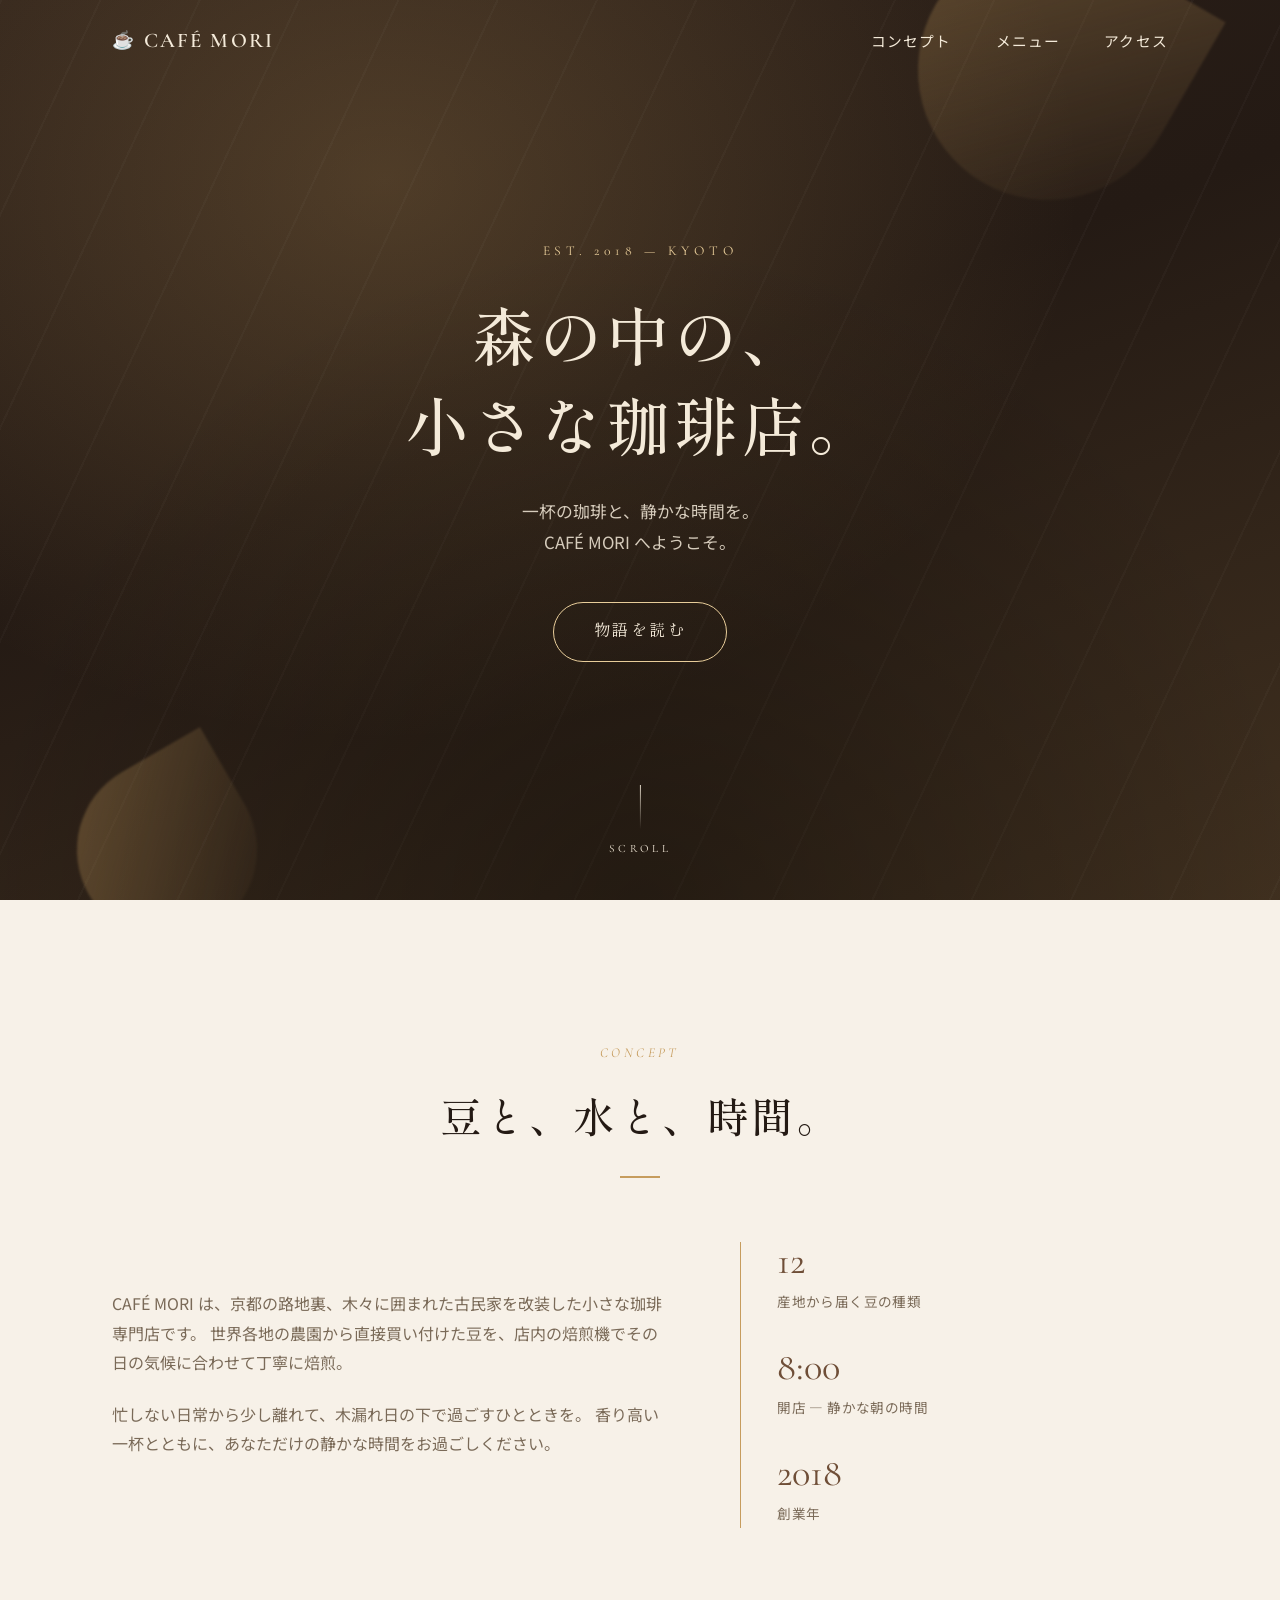
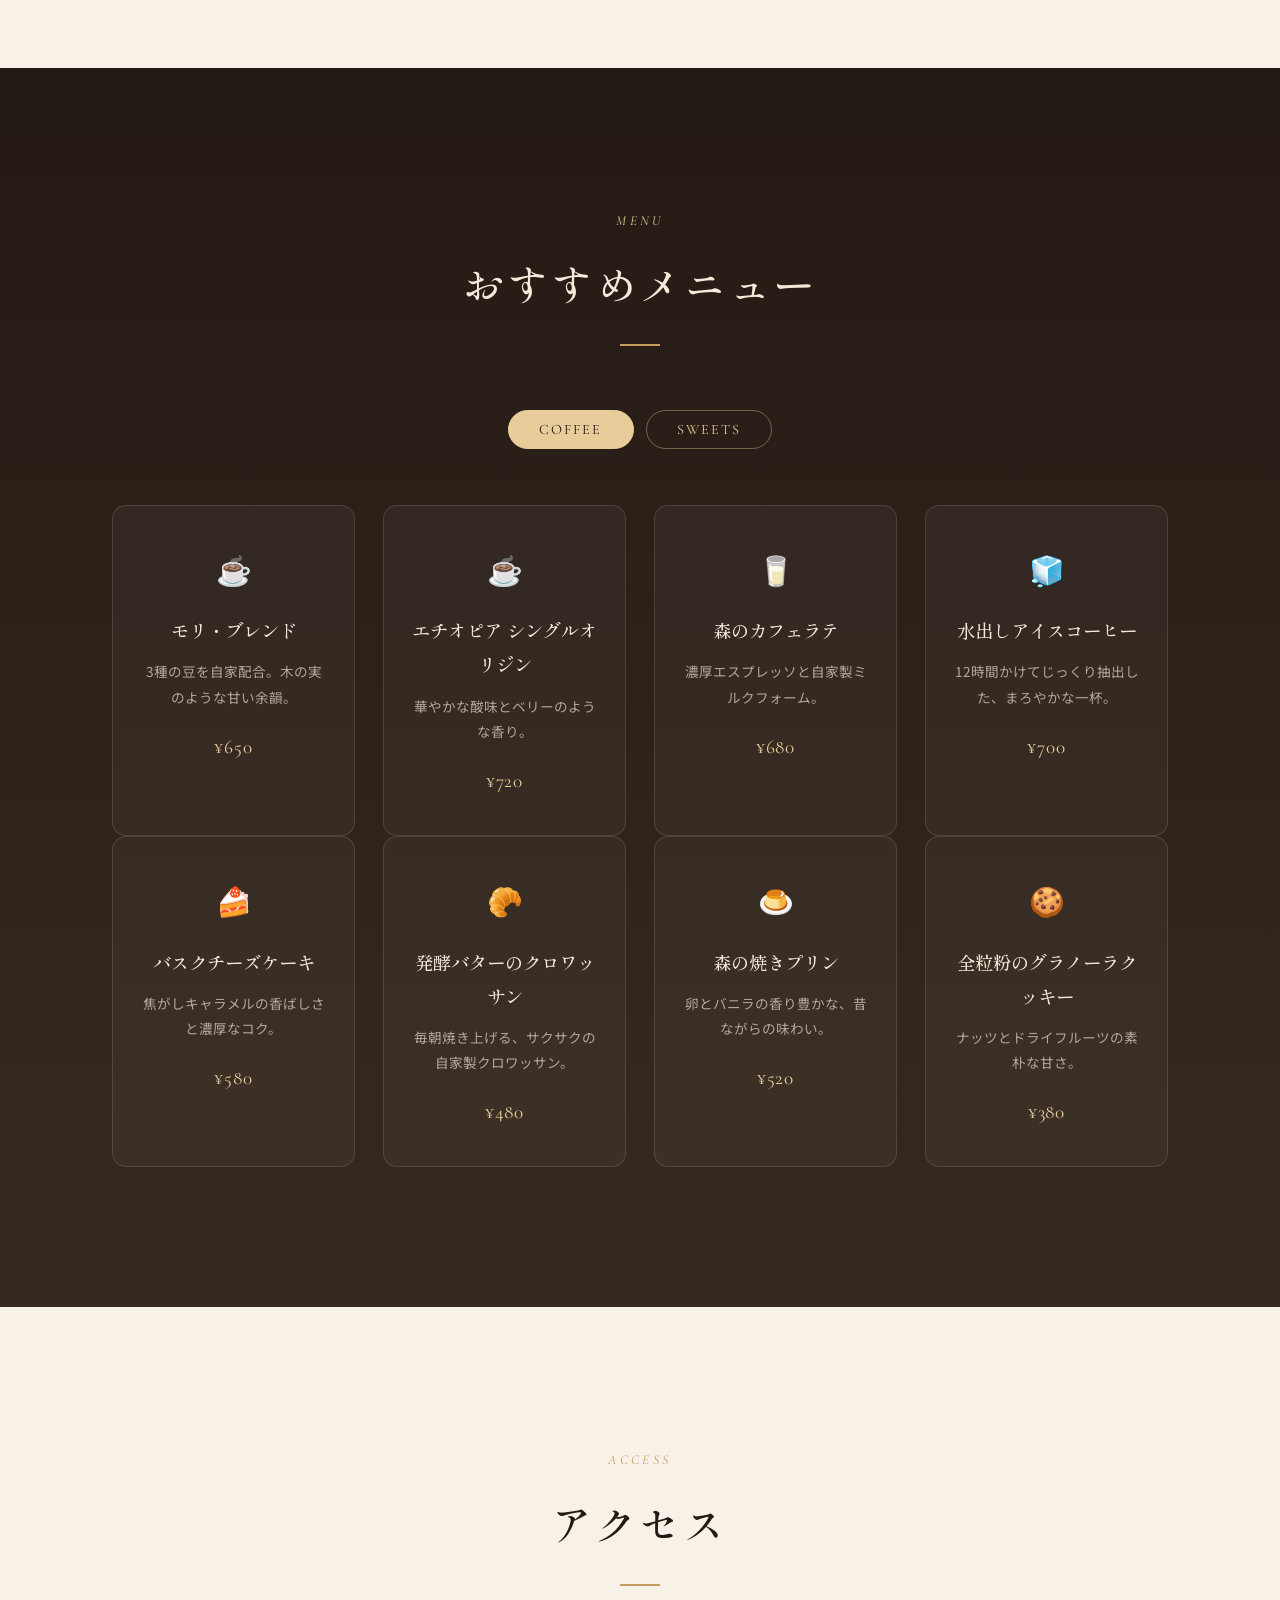
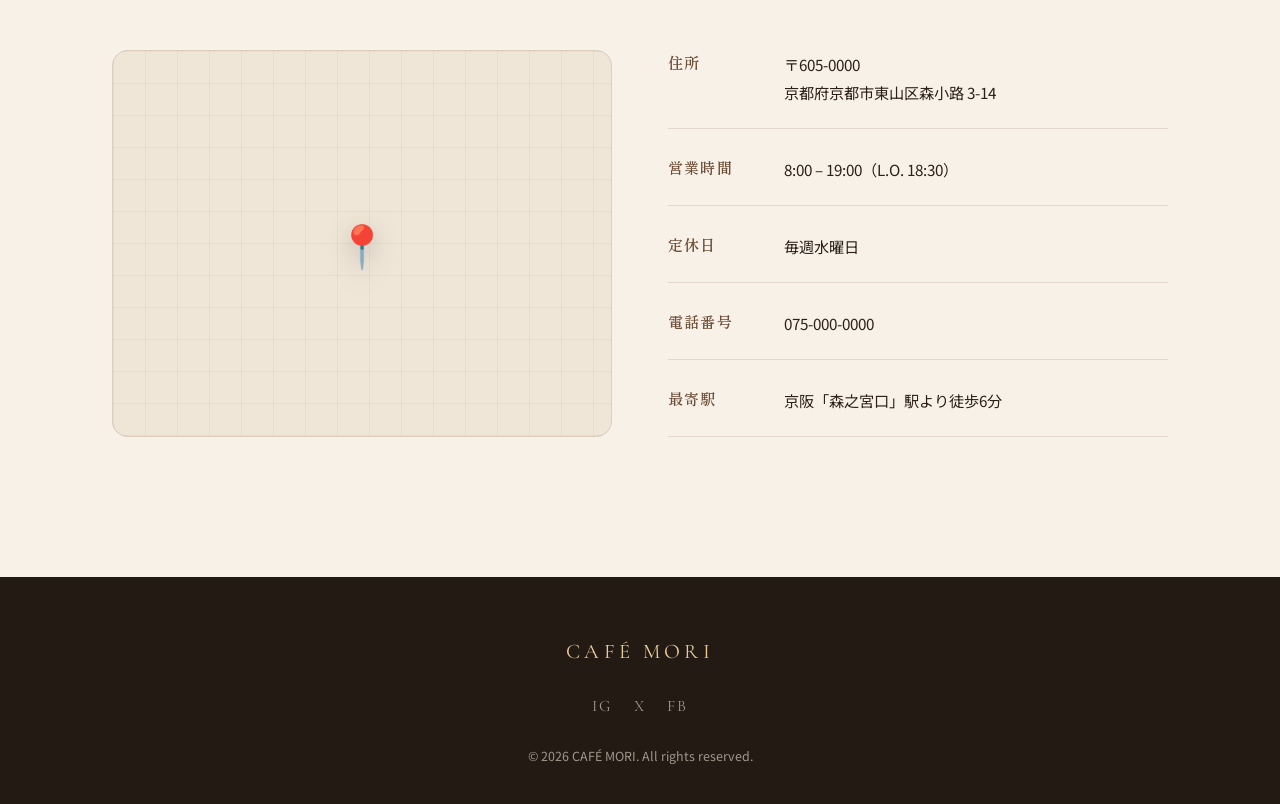
==== index.html @ 9583e498 "初回コミット：LPを作成" ====
<!DOCTYPE html>
<html lang="ja">
<head>
<meta charset="UTF-8">
<meta name="viewport" content="width=device-width, initial-scale=1.0">
<title>CAFÉ MORI | 森の中の、小さな珈琲店</title>
<meta name="description" content="CAFÉ MORI（カフェ・モリ）は、木々に囲まれた小さな珈琲専門店。厳選した豆で淹れる一杯と、静かな時間をお楽しみください。">
<link rel="preconnect" href="https://fonts.googleapis.com">
<link rel="preconnect" href="https://fonts.gstatic.com" crossorigin>
<link href="https://fonts.googleapis.com/css2?family=Cormorant+Garamond:wght@400;500;600;700&family=Shippori+Mincho:wght@400;500;600&family=Noto+Sans+JP:wght@300;400;500;700&display=swap" rel="stylesheet">
<link rel="stylesheet" href="style.css">
</head>
<body>

<div class="loader" id="loader"><span>CAFÉ MORI</span></div>

<header class="header" id="header">
  <div class="header__inner">
    <a href="#top" class="logo" data-nav>
      <span class="logo__mark">☕</span>
      <span class="logo__text">CAFÉ MORI</span>
    </a>

    <nav class="nav" id="nav">
      <ul class="nav__list">
        <li><a href="#concept" class="nav__link" data-nav>コンセプト</a></li>
        <li><a href="#menu" class="nav__link" data-nav>メニュー</a></li>
        <li><a href="#access" class="nav__link" data-nav>アクセス</a></li>
      </ul>
    </nav>

    <button class="hamburger" id="hamburger" aria-label="メニューを開く" aria-expanded="false">
      <span></span><span></span><span></span>
    </button>
  </div>
</header>

<main>

  <!-- HERO -->
  <section class="hero" id="top">
    <div class="hero__bg"></div>
    <div class="hero__overlay"></div>
    <div class="hero__leaf hero__leaf--1"></div>
    <div class="hero__leaf hero__leaf--2"></div>

    <div class="hero__content">
      <p class="hero__eyebrow">EST. 2018 &mdash; KYOTO</p>
      <h1 class="hero__title">
        <span>森の中の、</span>
        <span>小さな珈琲店。</span>
      </h1>
      <p class="hero__lead">一杯の珈琲と、静かな時間を。<br>CAFÉ MORI へようこそ。</p>
      <a href="#concept" class="btn btn--outline" data-nav>物語を読む</a>
    </div>

    <a href="#concept" class="scroll-cue" data-nav aria-label="下にスクロール">
      <span class="scroll-cue__line"></span>
      <span class="scroll-cue__text">SCROLL</span>
    </a>
  </section>

  <!-- CONCEPT -->
  <section class="concept" id="concept">
    <div class="section-inner">
      <p class="section-eyebrow">CONCEPT</p>
      <h2 class="section-title">豆と、水と、時間。</h2>
      <div class="concept__grid">
        <div class="concept__text">
          <p>
            CAFÉ MORI は、京都の路地裏、木々に囲まれた古民家を改装した小さな珈琲専門店です。
            世界各地の農園から直接買い付けた豆を、店内の焙煎機でその日の気候に合わせて丁寧に焙煎。
          </p>
          <p>
            忙しない日常から少し離れて、木漏れ日の下で過ごすひとときを。
            香り高い一杯とともに、あなただけの静かな時間をお過ごしください。
          </p>
        </div>
        <div class="concept__stats">
          <div class="stat">
            <span class="stat__num">12</span>
            <span class="stat__label">産地から届く豆の種類</span>
          </div>
          <div class="stat">
            <span class="stat__num">8:00</span>
            <span class="stat__label">開店 &mdash; 静かな朝の時間</span>
          </div>
          <div class="stat">
            <span class="stat__num">2018</span>
            <span class="stat__label">創業年</span>
          </div>
        </div>
      </div>
    </div>
  </section>

  <!-- MENU -->
  <section class="menu" id="menu">
    <div class="section-inner">
      <p class="section-eyebrow section-eyebrow--light">MENU</p>
      <h2 class="section-title section-title--light">おすすめメニュー</h2>

      <div class="menu__tabs" role="tablist">
        <button class="menu__tab is-active" data-tab="coffee" role="tab" aria-selected="true">COFFEE</button>
        <button class="menu__tab" data-tab="sweets" role="tab" aria-selected="false">SWEETS</button>
      </div>

      <div class="menu__grid" id="menu-coffee" data-panel="coffee">
        <article class="menu-card">
          <div class="menu-card__icon">☕</div>
          <h3 class="menu-card__name">モリ・ブレンド</h3>
          <p class="menu-card__desc">3種の豆を自家配合。木の実のような甘い余韻。</p>
          <span class="menu-card__price">¥650</span>
        </article>
        <article class="menu-card">
          <div class="menu-card__icon">☕</div>
          <h3 class="menu-card__name">エチオピア シングルオリジン</h3>
          <p class="menu-card__desc">華やかな酸味とベリーのような香り。</p>
          <span class="menu-card__price">¥720</span>
        </article>
        <article class="menu-card">
          <div class="menu-card__icon">🥛</div>
          <h3 class="menu-card__name">森のカフェラテ</h3>
          <p class="menu-card__desc">濃厚エスプレッソと自家製ミルクフォーム。</p>
          <span class="menu-card__price">¥680</span>
        </article>
        <article class="menu-card">
          <div class="menu-card__icon">🧊</div>
          <h3 class="menu-card__name">水出しアイスコーヒー</h3>
          <p class="menu-card__desc">12時間かけてじっくり抽出した、まろやかな一杯。</p>
          <span class="menu-card__price">¥700</span>
        </article>
      </div>

      <div class="menu__grid" id="menu-sweets" data-panel="sweets" hidden>
        <article class="menu-card">
          <div class="menu-card__icon">🍰</div>
          <h3 class="menu-card__name">バスクチーズケーキ</h3>
          <p class="menu-card__desc">焦がしキャラメルの香ばしさと濃厚なコク。</p>
          <span class="menu-card__price">¥580</span>
        </article>
        <article class="menu-card">
          <div class="menu-card__icon">🥐</div>
          <h3 class="menu-card__name">発酵バターのクロワッサン</h3>
          <p class="menu-card__desc">毎朝焼き上げる、サクサクの自家製クロワッサン。</p>
          <span class="menu-card__price">¥480</span>
        </article>
        <article class="menu-card">
          <div class="menu-card__icon">🍮</div>
          <h3 class="menu-card__name">森の焼きプリン</h3>
          <p class="menu-card__desc">卵とバニラの香り豊かな、昔ながらの味わい。</p>
          <span class="menu-card__price">¥520</span>
        </article>
        <article class="menu-card">
          <div class="menu-card__icon">🍪</div>
          <h3 class="menu-card__name">全粒粉のグラノーラクッキー</h3>
          <p class="menu-card__desc">ナッツとドライフルーツの素朴な甘さ。</p>
          <span class="menu-card__price">¥380</span>
        </article>
      </div>
    </div>
  </section>

  <!-- ACCESS -->
  <section class="access" id="access">
    <div class="section-inner">
      <p class="section-eyebrow">ACCESS</p>
      <h2 class="section-title">アクセス</h2>

      <div class="access__grid">
        <div class="access__map" aria-hidden="true">
          <div class="access__map-pin">📍</div>
        </div>

        <div class="access__info">
          <dl>
            <div class="access__row">
              <dt>住所</dt>
              <dd>〒605-0000<br>京都府京都市東山区森小路 3-14</dd>
            </div>
            <div class="access__row">
              <dt>営業時間</dt>
              <dd>8:00 &ndash; 19:00（L.O. 18:30）</dd>
            </div>
            <div class="access__row">
              <dt>定休日</dt>
              <dd>毎週水曜日</dd>
            </div>
            <div class="access__row">
              <dt>電話番号</dt>
              <dd>075-000-0000</dd>
            </div>
            <div class="access__row">
              <dt>最寄駅</dt>
              <dd>京阪「森之宮口」駅より徒歩6分</dd>
            </div>
          </dl>
        </div>
      </div>
    </div>
  </section>

</main>

<footer class="footer">
  <div class="footer__inner">
    <p class="footer__logo">CAFÉ MORI</p>
    <div class="footer__sns">
      <a href="#" aria-label="Instagram">IG</a>
      <a href="#" aria-label="X">X</a>
      <a href="#" aria-label="Facebook">FB</a>
    </div>
    <p class="footer__copy">&copy; 2026 CAFÉ MORI. All rights reserved.</p>
  </div>
</footer>

<button class="to-top" id="toTop" aria-label="トップへ戻る" data-nav>↑</button>

<script src="script.js"></script>
</body>
</html>
---- style.css ----
/* ==========================================================================
   CAFÉ MORI — Landing Page Styles
   ========================================================================== */

:root {
  --color-bg: #f7f1e8;
  --color-bg-soft: #efe6d8;
  --color-dark: #241a14;
  --color-dark-soft: #362a20;
  --color-brown: #6f4e37;
  --color-gold: #c69c5d;
  --color-gold-light: #e8cd9a;
  --color-cream: #fdf9f2;
  --color-text: #2c2019;
  --color-text-light: #f4ead9;
  --color-text-muted: #7a6a58;

  --font-serif: 'Cormorant Garamond', 'Shippori Mincho', serif;
  --font-mincho: 'Shippori Mincho', serif;
  --font-sans: 'Noto Sans JP', sans-serif;

  --container-w: 1120px;
  --transition: 0.5s cubic-bezier(0.65, 0, 0.35, 1);
}

* { margin: 0; padding: 0; box-sizing: border-box; }

html { scroll-behavior: auto; }

body {
  font-family: var(--font-sans);
  color: var(--color-text);
  background: var(--color-bg);
  line-height: 1.85;
  overflow-x: hidden;
  -webkit-font-smoothing: antialiased;
}

a { color: inherit; text-decoration: none; }
ul { list-style: none; }
img { max-width: 100%; display: block; }

.section-inner {
  max-width: var(--container-w);
  margin: 0 auto;
  padding: 0 32px;
}

.section-eyebrow {
  font-family: var(--font-serif);
  font-style: italic;
  letter-spacing: 0.25em;
  color: var(--color-gold);
  font-size: 0.85rem;
  text-align: center;
  margin-bottom: 12px;
}
.section-eyebrow--light { color: var(--color-gold-light); }

.section-title {
  font-family: var(--font-mincho);
  font-weight: 500;
  font-size: clamp(1.7rem, 3.4vw, 2.6rem);
  text-align: center;
  color: var(--color-dark);
  margin-bottom: 64px;
  letter-spacing: 0.06em;
  position: relative;
}
.section-title--light { color: var(--color-text-light); }
.section-title::after {
  content: "";
  display: block;
  width: 40px;
  height: 2px;
  background: var(--color-gold);
  margin: 22px auto 0;
}

/* ---------- Loader ---------- */
.loader {
  position: fixed;
  inset: 0;
  background: var(--color-dark);
  color: var(--color-gold-light);
  display: flex;
  align-items: center;
  justify-content: center;
  font-family: var(--font-serif);
  letter-spacing: 0.3em;
  font-size: 1.1rem;
  z-index: 9999;
  transition: opacity 0.8s ease, visibility 0.8s ease;
}
.loader.is-hidden { opacity: 0; visibility: hidden; }

/* ---------- Buttons ---------- */
.btn {
  display: inline-block;
  padding: 14px 40px;
  font-family: var(--font-serif);
  font-size: 1rem;
  letter-spacing: 0.15em;
  border-radius: 999px;
  transition: var(--transition);
  cursor: pointer;
}
.btn--outline {
  border: 1px solid var(--color-gold-light);
  color: var(--color-text-light);
}
.btn--outline:hover {
  background: var(--color-gold-light);
  color: var(--color-dark);
}

/* ---------- Header ---------- */
.header {
  position: fixed;
  top: 0; left: 0; right: 0;
  z-index: 900;
  padding: 22px 0;
  transition: var(--transition);
}
.header__inner {
  max-width: var(--container-w);
  margin: 0 auto;
  padding: 0 32px;
  display: flex;
  align-items: center;
  justify-content: space-between;
}
.header.is-scrolled {
  padding: 14px 0;
  background: rgba(247, 241, 232, 0.92);
  backdrop-filter: blur(10px);
  box-shadow: 0 4px 24px rgba(36, 26, 20, 0.06);
}

.logo {
  display: flex;
  align-items: center;
  gap: 8px;
  font-family: var(--font-serif);
  font-weight: 600;
  font-size: 1.3rem;
  letter-spacing: 0.1em;
  color: var(--color-text-light);
  transition: color var(--transition);
}
.header.is-scrolled .logo { color: var(--color-dark); }
.logo__mark { font-size: 1.1rem; }

.nav__list {
  display: flex;
  gap: 44px;
}
.nav__link {
  position: relative;
  font-size: 0.92rem;
  letter-spacing: 0.08em;
  color: var(--color-text-light);
  padding-bottom: 4px;
  transition: color var(--transition);
}
.header.is-scrolled .nav__link { color: var(--color-text); }
.nav__link::after {
  content: "";
  position: absolute;
  left: 0; bottom: 0;
  width: 0; height: 1px;
  background: currentColor;
  transition: width 0.3s ease;
}
.nav__link:hover::after,
.nav__link.is-active::after { width: 100%; }

.hamburger {
  display: none;
  flex-direction: column;
  justify-content: center;
  gap: 5px;
  width: 32px; height: 32px;
  background: none; border: none; cursor: pointer;
  z-index: 950;
}
.hamburger span {
  display: block;
  width: 100%; height: 1px;
  background: var(--color-text-light);
  transition: var(--transition);
}
.header.is-scrolled .hamburger span { background: var(--color-dark); }

/* ---------- Hero ---------- */
.hero {
  position: relative;
  height: 100vh;
  min-height: 560px;
  display: flex;
  align-items: center;
  justify-content: center;
  overflow: hidden;
  color: var(--color-text-light);
}
.hero__bg {
  position: absolute;
  inset: 0;
  background:
    radial-gradient(ellipse at 30% 20%, rgba(198, 156, 93, 0.25), transparent 55%),
    linear-gradient(160deg, #2c2019 0%, #241a14 45%, #40301f 100%);
  z-index: 0;
}
.hero__bg::before {
  content: "";
  position: absolute;
  inset: 0;
  background-image:
    repeating-linear-gradient(115deg, rgba(255,255,255,0.025) 0 2px, transparent 2px 90px);
}
.hero__overlay {
  position: absolute;
  inset: 0;
  background: radial-gradient(circle at 50% 100%, rgba(0,0,0,0.35), transparent 60%);
  z-index: 1;
}
.hero__leaf {
  position: absolute;
  border-radius: 50% 0 50% 50%;
  background: linear-gradient(135deg, rgba(198,156,93,0.35), rgba(198,156,93,0));
  z-index: 1;
  filter: blur(1px);
}
.hero__leaf--1 { width: 260px; height: 260px; top: -60px; right: 8%; transform: rotate(30deg); }
.hero__leaf--2 { width: 180px; height: 180px; bottom: -40px; left: 6%; transform: rotate(-30deg); }

.hero__content {
  position: relative;
  z-index: 2;
  text-align: center;
  padding: 0 24px;
}
.hero__eyebrow {
  font-family: var(--font-serif);
  letter-spacing: 0.35em;
  font-size: 0.85rem;
  color: var(--color-gold-light);
  margin-bottom: 26px;
}
.hero__title {
  font-family: var(--font-mincho);
  font-weight: 500;
  font-size: clamp(2.2rem, 6vw, 4rem);
  line-height: 1.4;
  letter-spacing: 0.05em;
  margin-bottom: 28px;
}
.hero__title span { display: block; }
.hero__lead {
  font-size: 1.05rem;
  color: var(--color-text-light);
  opacity: 0.85;
  margin-bottom: 44px;
}

.scroll-cue {
  position: absolute;
  bottom: 40px;
  left: 50%;
  transform: translateX(-50%);
  z-index: 2;
  display: flex;
  flex-direction: column;
  align-items: center;
  gap: 10px;
  color: var(--color-text-light);
}
.scroll-cue__line {
  width: 1px;
  height: 44px;
  background: linear-gradient(to bottom, rgba(244,234,217,0.9), transparent);
  overflow: hidden;
  position: relative;
}
.scroll-cue__line::after {
  content: "";
  position: absolute;
  top: -100%;
  left: 0; right: 0;
  height: 100%;
  background: var(--color-gold-light);
  animation: scrollDrip 2s infinite ease-in-out;
}
@keyframes scrollDrip {
  0% { top: -100%; }
  60% { top: 100%; }
  100% { top: 100%; }
}
.scroll-cue__text {
  font-family: var(--font-serif);
  font-size: 0.7rem;
  letter-spacing: 0.3em;
}

/* ---------- Concept ---------- */
.concept {
  padding: 140px 0;
  background: var(--color-bg);
}
.concept__grid {
  display: grid;
  grid-template-columns: 1.3fr 1fr;
  gap: 72px;
  align-items: center;
}
.concept__text p {
  color: var(--color-text-muted);
  margin-bottom: 22px;
  font-size: 1rem;
}
.concept__stats {
  display: flex;
  flex-direction: column;
  gap: 32px;
  border-left: 1px solid var(--color-gold);
  padding-left: 36px;
}
.stat__num {
  display: block;
  font-family: var(--font-serif);
  font-size: 2.4rem;
  color: var(--color-brown);
  line-height: 1;
  margin-bottom: 6px;
}
.stat__label {
  font-size: 0.85rem;
  color: var(--color-text-muted);
  letter-spacing: 0.03em;
}

/* ---------- Menu ---------- */
.menu {
  padding: 140px 0;
  background: linear-gradient(180deg, var(--color-dark) 0%, var(--color-dark-soft) 100%);
}
.menu__tabs {
  display: flex;
  justify-content: center;
  gap: 12px;
  margin-bottom: 56px;
}
.menu__tab {
  font-family: var(--font-serif);
  letter-spacing: 0.15em;
  font-size: 0.9rem;
  padding: 10px 30px;
  border-radius: 999px;
  border: 1px solid rgba(232, 205, 154, 0.4);
  background: transparent;
  color: var(--color-gold-light);
  cursor: pointer;
  transition: var(--transition);
}
.menu__tab.is-active,
.menu__tab:hover {
  background: var(--color-gold-light);
  color: var(--color-dark);
  border-color: var(--color-gold-light);
}

.menu__grid {
  display: grid;
  grid-template-columns: repeat(auto-fit, minmax(230px, 1fr));
  gap: 28px;
}
.menu-card {
  background: rgba(253, 249, 242, 0.04);
  border: 1px solid rgba(232, 205, 154, 0.15);
  border-radius: 14px;
  padding: 36px 28px;
  text-align: center;
  transition: transform var(--transition), border-color var(--transition), background var(--transition);
}
.menu-card:hover {
  transform: translateY(-6px);
  border-color: var(--color-gold-light);
  background: rgba(253, 249, 242, 0.07);
}
.menu-card__icon { font-size: 1.8rem; margin-bottom: 18px; }
.menu-card__name {
  font-family: var(--font-mincho);
  font-size: 1.15rem;
  color: var(--color-text-light);
  margin-bottom: 12px;
  font-weight: 500;
}
.menu-card__desc {
  font-size: 0.85rem;
  color: rgba(244, 234, 217, 0.65);
  margin-bottom: 20px;
  min-height: 44px;
}
.menu-card__price {
  font-family: var(--font-serif);
  font-size: 1.2rem;
  color: var(--color-gold-light);
  letter-spacing: 0.05em;
}

/* ---------- Access ---------- */
.access {
  padding: 140px 0;
  background: var(--color-bg);
}
.access__grid {
  display: grid;
  grid-template-columns: 1fr 1fr;
  gap: 56px;
  align-items: stretch;
}
.access__map {
  position: relative;
  min-height: 340px;
  border-radius: 16px;
  background:
    linear-gradient(rgba(111, 78, 55, 0.06) 1px, transparent 1px),
    linear-gradient(90deg, rgba(111, 78, 55, 0.06) 1px, transparent 1px),
    var(--color-bg-soft);
  background-size: 32px 32px, 32px 32px, cover;
  display: flex;
  align-items: center;
  justify-content: center;
  border: 1px solid rgba(111, 78, 55, 0.15);
}
.access__map-pin {
  font-size: 2.6rem;
  filter: drop-shadow(0 8px 12px rgba(44, 32, 25, 0.25));
  animation: bob 2.6s infinite ease-in-out;
}
@keyframes bob {
  0%, 100% { transform: translateY(0); }
  50% { transform: translateY(-10px); }
}
.access__info dl { display: flex; flex-direction: column; gap: 26px; }
.access__row {
  display: grid;
  grid-template-columns: 96px 1fr;
  gap: 20px;
  border-bottom: 1px solid rgba(111, 78, 55, 0.15);
  padding-bottom: 22px;
}
.access__row dt {
  font-family: var(--font-serif);
  font-weight: 600;
  color: var(--color-brown);
  letter-spacing: 0.08em;
  font-size: 0.95rem;
}
.access__row dd { color: var(--color-text); font-size: 0.95rem; }

/* ---------- Footer ---------- */
.footer {
  background: var(--color-dark);
  color: rgba(244, 234, 217, 0.6);
  padding: 56px 0 36px;
  text-align: center;
}
.footer__logo {
  font-family: var(--font-serif);
  letter-spacing: 0.2em;
  font-size: 1.3rem;
  color: var(--color-gold-light);
  margin-bottom: 20px;
}
.footer__sns {
  display: flex;
  justify-content: center;
  gap: 22px;
  margin-bottom: 24px;
  font-family: var(--font-serif);
  letter-spacing: 0.1em;
}
.footer__sns a { transition: color var(--transition); }
.footer__sns a:hover { color: var(--color-gold-light); }
.footer__copy { font-size: 0.78rem; }

/* ---------- To top ---------- */
.to-top {
  position: fixed;
  right: 28px;
  bottom: 28px;
  width: 44px; height: 44px;
  border-radius: 50%;
  background: var(--color-dark);
  color: var(--color-gold-light);
  border: 1px solid rgba(232, 205, 154, 0.4);
  font-size: 1.1rem;
  cursor: pointer;
  opacity: 0;
  visibility: hidden;
  transform: translateY(10px);
  transition: var(--transition);
  z-index: 800;
}
.to-top.is-visible { opacity: 1; visibility: visible; transform: translateY(0); }
.to-top:hover { background: var(--color-gold-light); color: var(--color-dark); }

/* ---------- Reveal animation ---------- */
[data-reveal] {
  opacity: 0;
  transform: translateY(32px);
  transition: opacity 0.9s ease, transform 0.9s ease;
}
[data-reveal].is-revealed {
  opacity: 1;
  transform: translateY(0);
}

/* ---------- Responsive ---------- */
@media (max-width: 860px) {
  .concept__grid,
  .access__grid { grid-template-columns: 1fr; }
  .concept__stats {
    flex-direction: row;
    flex-wrap: wrap;
    border-left: none;
    border-top: 1px solid var(--color-gold);
    padding-left: 0;
    padding-top: 32px;
    gap: 40px;
  }
}

@media (max-width: 720px) {
  .hamburger { display: flex; }

  .nav {
    position: fixed;
    inset: 0;
    background: var(--color-dark);
    display: flex;
    align-items: center;
    justify-content: center;
    opacity: 0;
    visibility: hidden;
    transition: var(--transition);
  }
  .nav.is-open { opacity: 1; visibility: visible; }
  .nav__list {
    flex-direction: column;
    text-align: center;
    gap: 32px;
  }
  .nav__link { font-size: 1.3rem; color: var(--color-text-light); }

  .concept, .menu, .access { padding: 100px 0; }
}
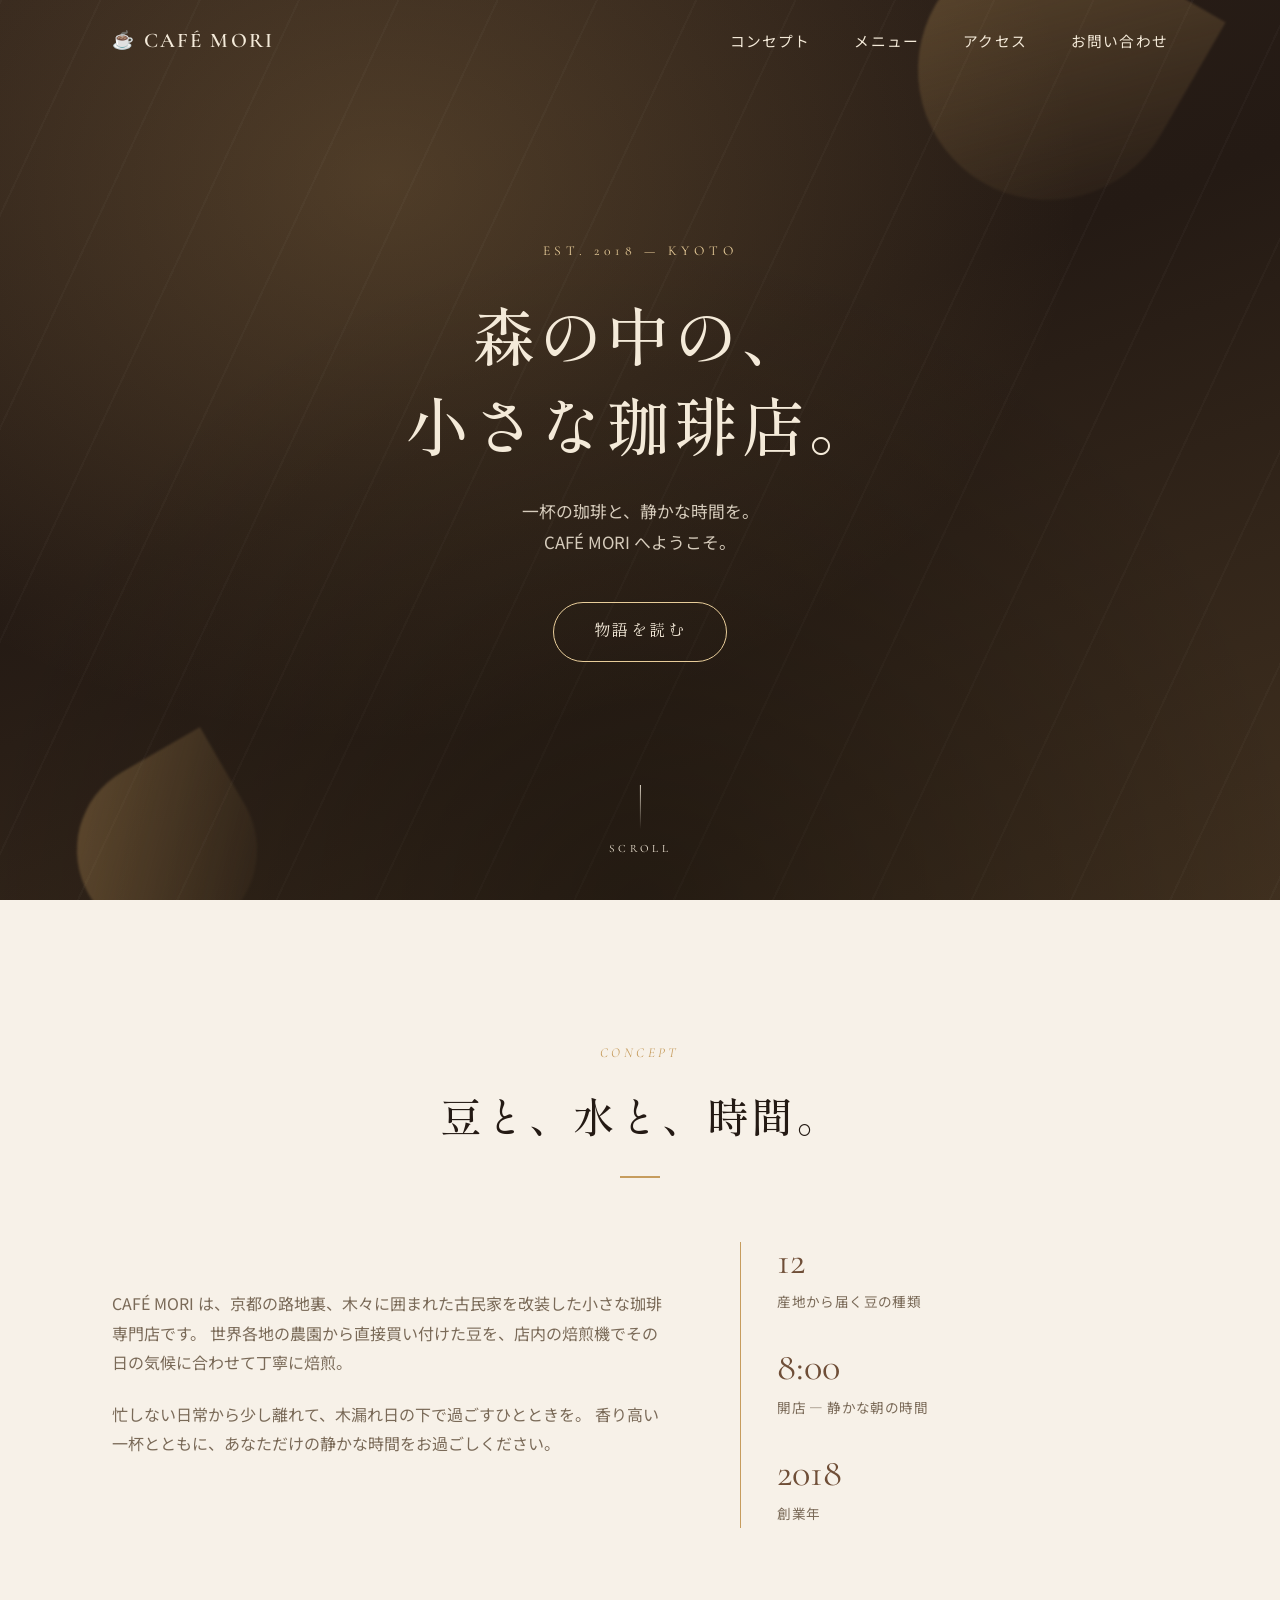
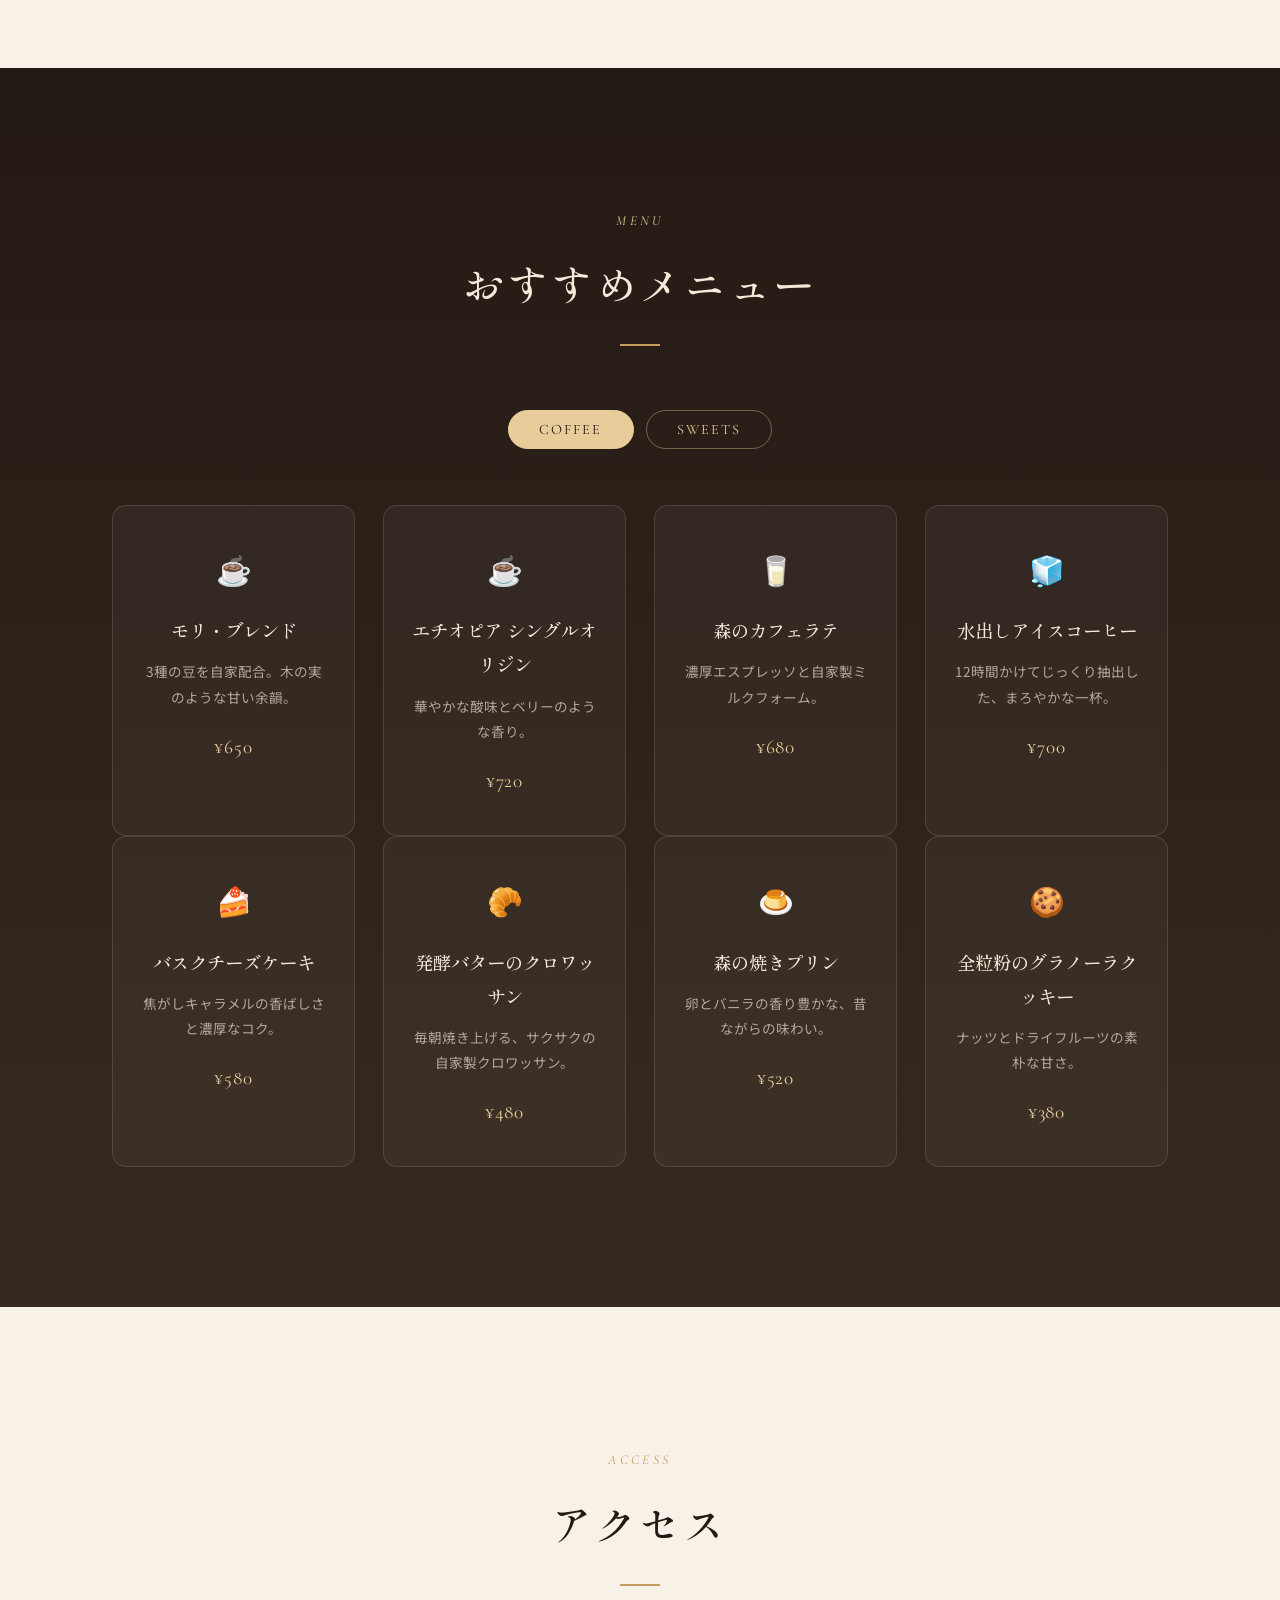
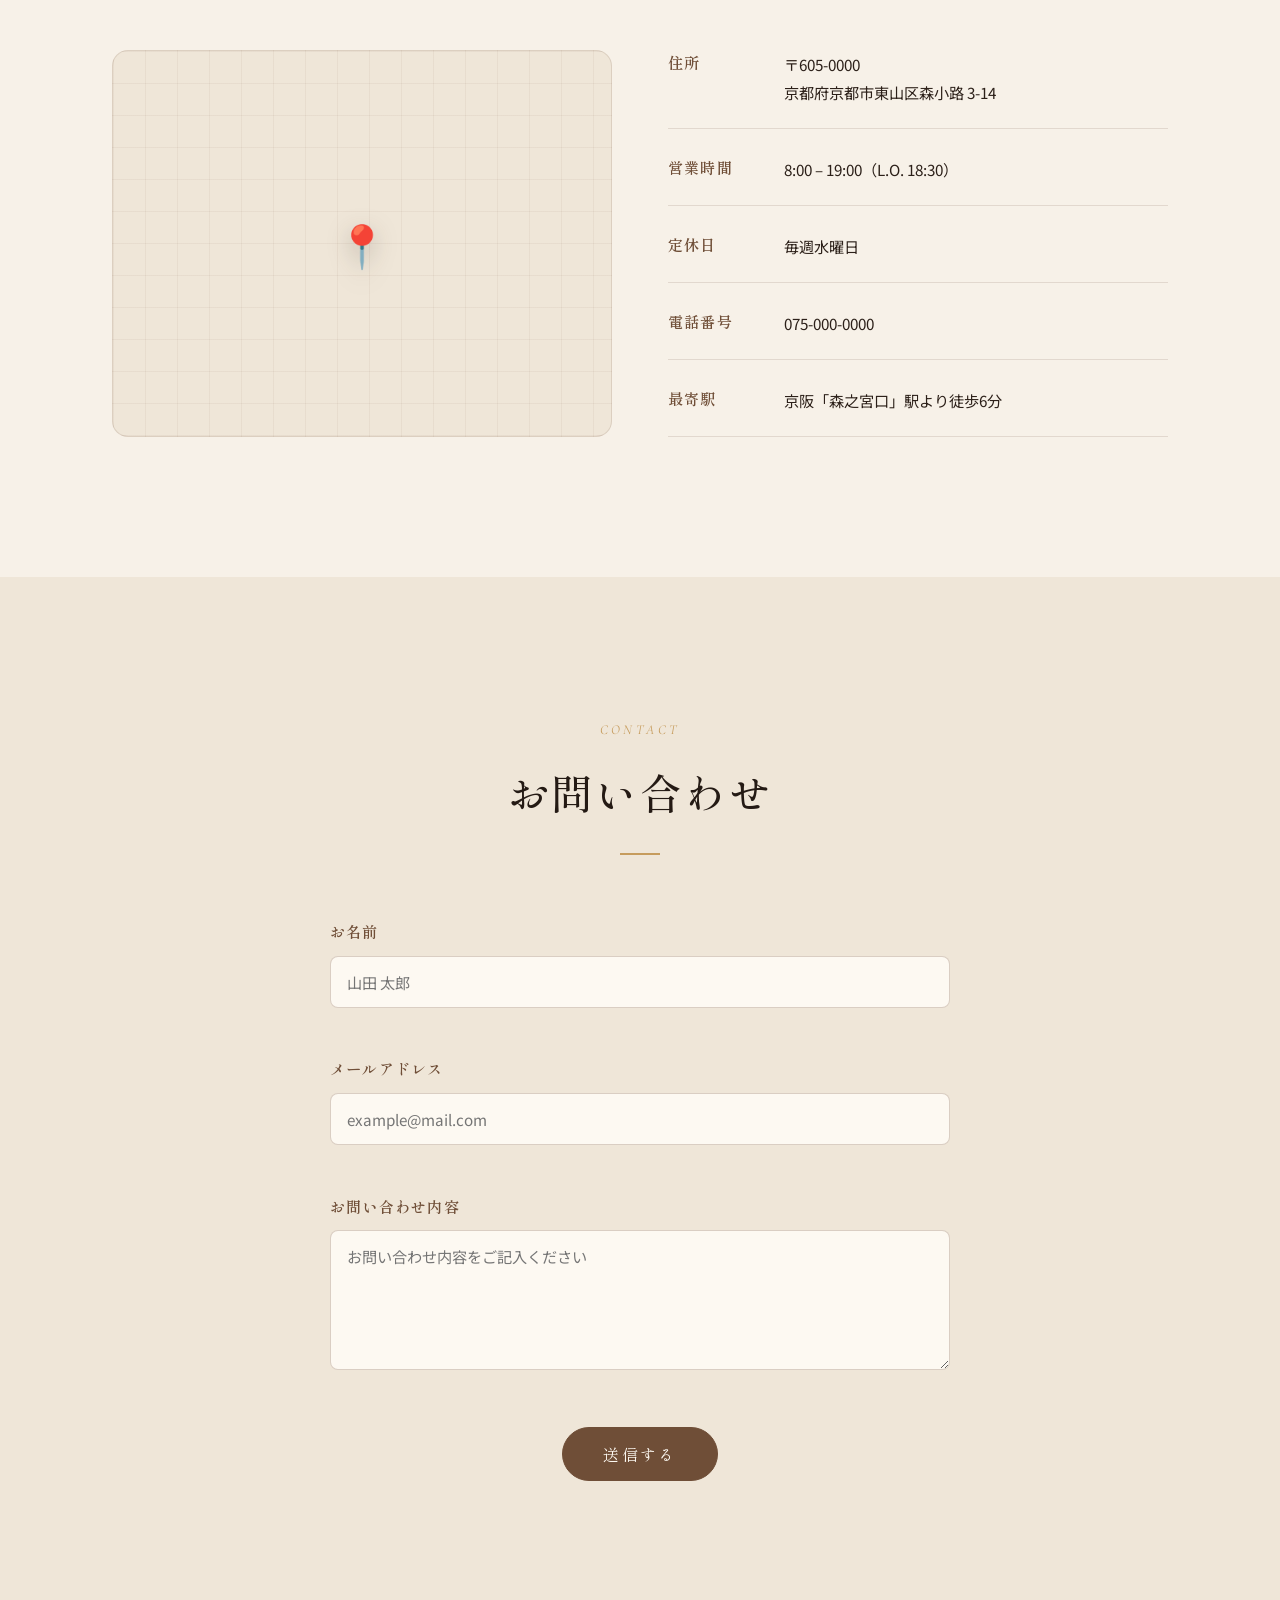
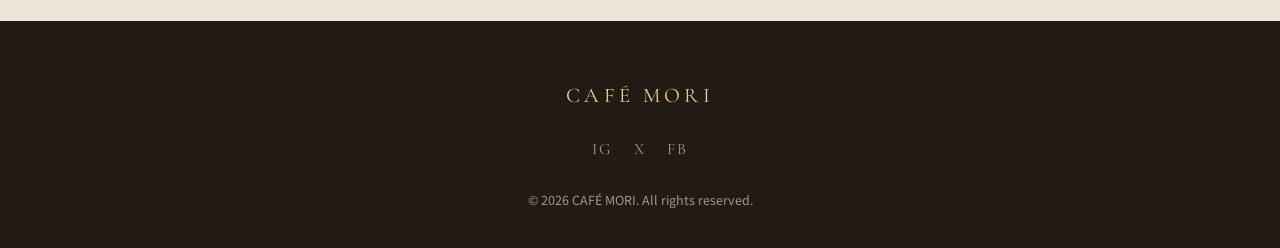
==== commit ff8e1aab: "お問い合わせフォームセクションを追加 - 名前・メール・お問い合わせ内容の入力欄と送信ボタンを追加 - JSで空欄チェックとメール形式のバリデーションを実装 - ナビゲーションに「お問い合わせ」リンク" ====
--- a/index.html
+++ b/index.html
@@ -26,6 +26,7 @@
         <li><a href="#concept" class="nav__link" data-nav>コンセプト</a></li>
         <li><a href="#menu" class="nav__link" data-nav>メニュー</a></li>
         <li><a href="#access" class="nav__link" data-nav>アクセス</a></li>
+        <li><a href="#contact" class="nav__link" data-nav>お問い合わせ</a></li>
       </ul>
     </nav>
 
@@ -200,6 +201,36 @@
     </div>
   </section>
 
+  <!-- CONTACT -->
+  <section class="contact" id="contact">
+    <div class="section-inner">
+      <p class="section-eyebrow">CONTACT</p>
+      <h2 class="section-title">お問い合わせ</h2>
+
+      <form class="contact__form" id="contactForm" novalidate>
+        <div class="form-group">
+          <label for="contact-name">お名前</label>
+          <input type="text" id="contact-name" name="name" placeholder="山田 太郎">
+          <span class="form-error" id="error-name"></span>
+        </div>
+
+        <div class="form-group">
+          <label for="contact-email">メールアドレス</label>
+          <input type="email" id="contact-email" name="email" placeholder="example@mail.com">
+          <span class="form-error" id="error-email"></span>
+        </div>
+
+        <div class="form-group">
+          <label for="contact-message">お問い合わせ内容</label>
+          <textarea id="contact-message" name="message" rows="5" placeholder="お問い合わせ内容をご記入ください"></textarea>
+          <span class="form-error" id="error-message"></span>
+        </div>
+
+        <button type="submit" class="btn btn--filled">送信する</button>
+      </form>
+    </div>
+  </section>
+
 </main>
 
 <footer class="footer">
--- a/style.css
+++ b/style.css
@@ -458,6 +458,71 @@
   font-size: 0.95rem;
 }
 .access__row dd { color: var(--color-text); font-size: 0.95rem; }
+
+/* ---------- Contact ---------- */
+.contact {
+  padding: 140px 0;
+  background: var(--color-bg-soft);
+}
+.contact__form {
+  max-width: 620px;
+  margin: 0 auto;
+  display: flex;
+  flex-direction: column;
+  gap: 26px;
+}
+.form-group {
+  display: flex;
+  flex-direction: column;
+  gap: 8px;
+  text-align: left;
+}
+.form-group label {
+  font-family: var(--font-serif);
+  font-weight: 600;
+  letter-spacing: 0.08em;
+  font-size: 0.95rem;
+  color: var(--color-brown);
+}
+.contact__form input,
+.contact__form textarea {
+  font-family: var(--font-sans);
+  font-size: 0.95rem;
+  color: var(--color-text);
+  background: var(--color-cream);
+  border: 1px solid rgba(111, 78, 55, 0.25);
+  border-radius: 8px;
+  padding: 14px 16px;
+  transition: border-color var(--transition), box-shadow var(--transition);
+  resize: vertical;
+}
+.contact__form input:focus,
+.contact__form textarea:focus {
+  outline: none;
+  border-color: var(--color-gold);
+  box-shadow: 0 0 0 3px rgba(198, 156, 93, 0.18);
+}
+.form-group.has-error input,
+.form-group.has-error textarea {
+  border-color: #b3543f;
+}
+.form-error {
+  min-height: 1.2em;
+  font-size: 0.78rem;
+  color: #b3543f;
+  letter-spacing: 0.02em;
+}
+.contact__form .btn--filled {
+  align-self: center;
+  margin-top: 8px;
+  border: 1px solid var(--color-brown);
+  background: var(--color-brown);
+  color: var(--color-cream);
+}
+.contact__form .btn--filled:hover {
+  background: var(--color-dark);
+  border-color: var(--color-dark);
+}
 
 /* ---------- Footer ---------- */
 .footer {
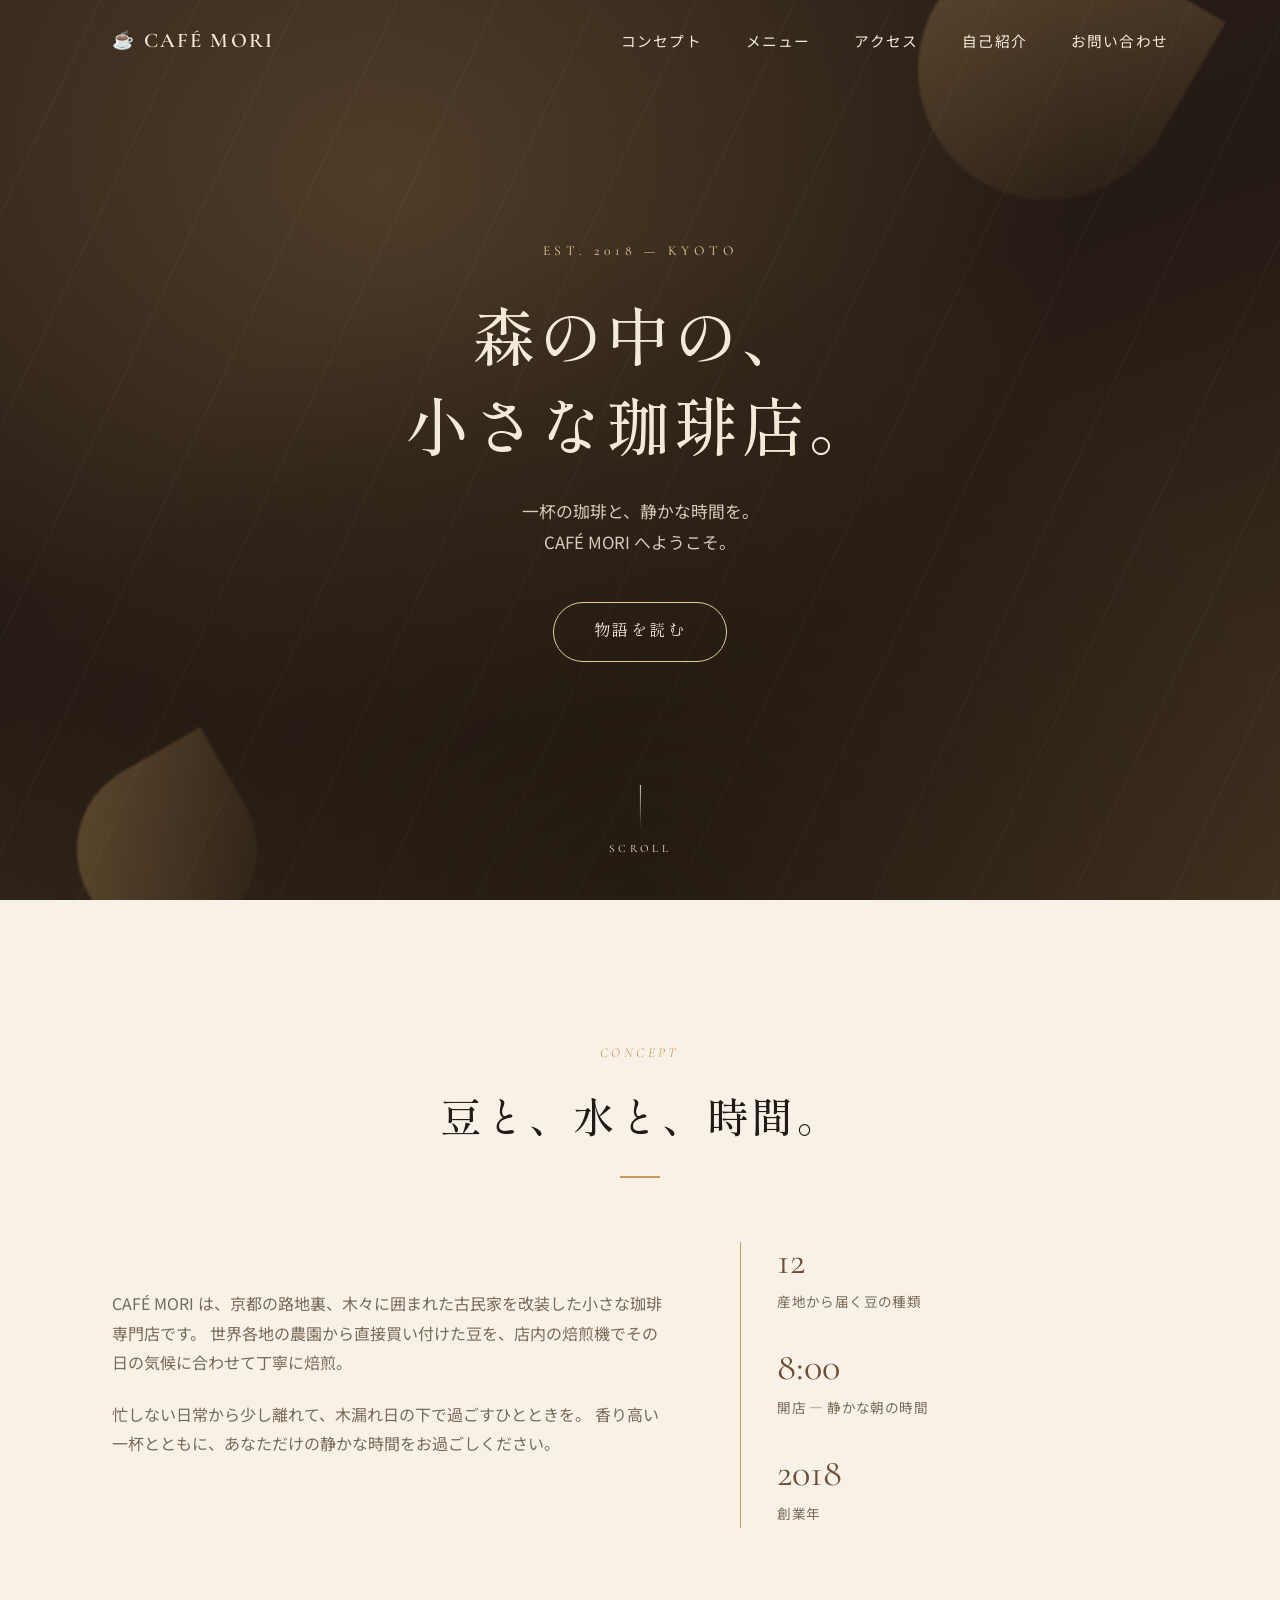
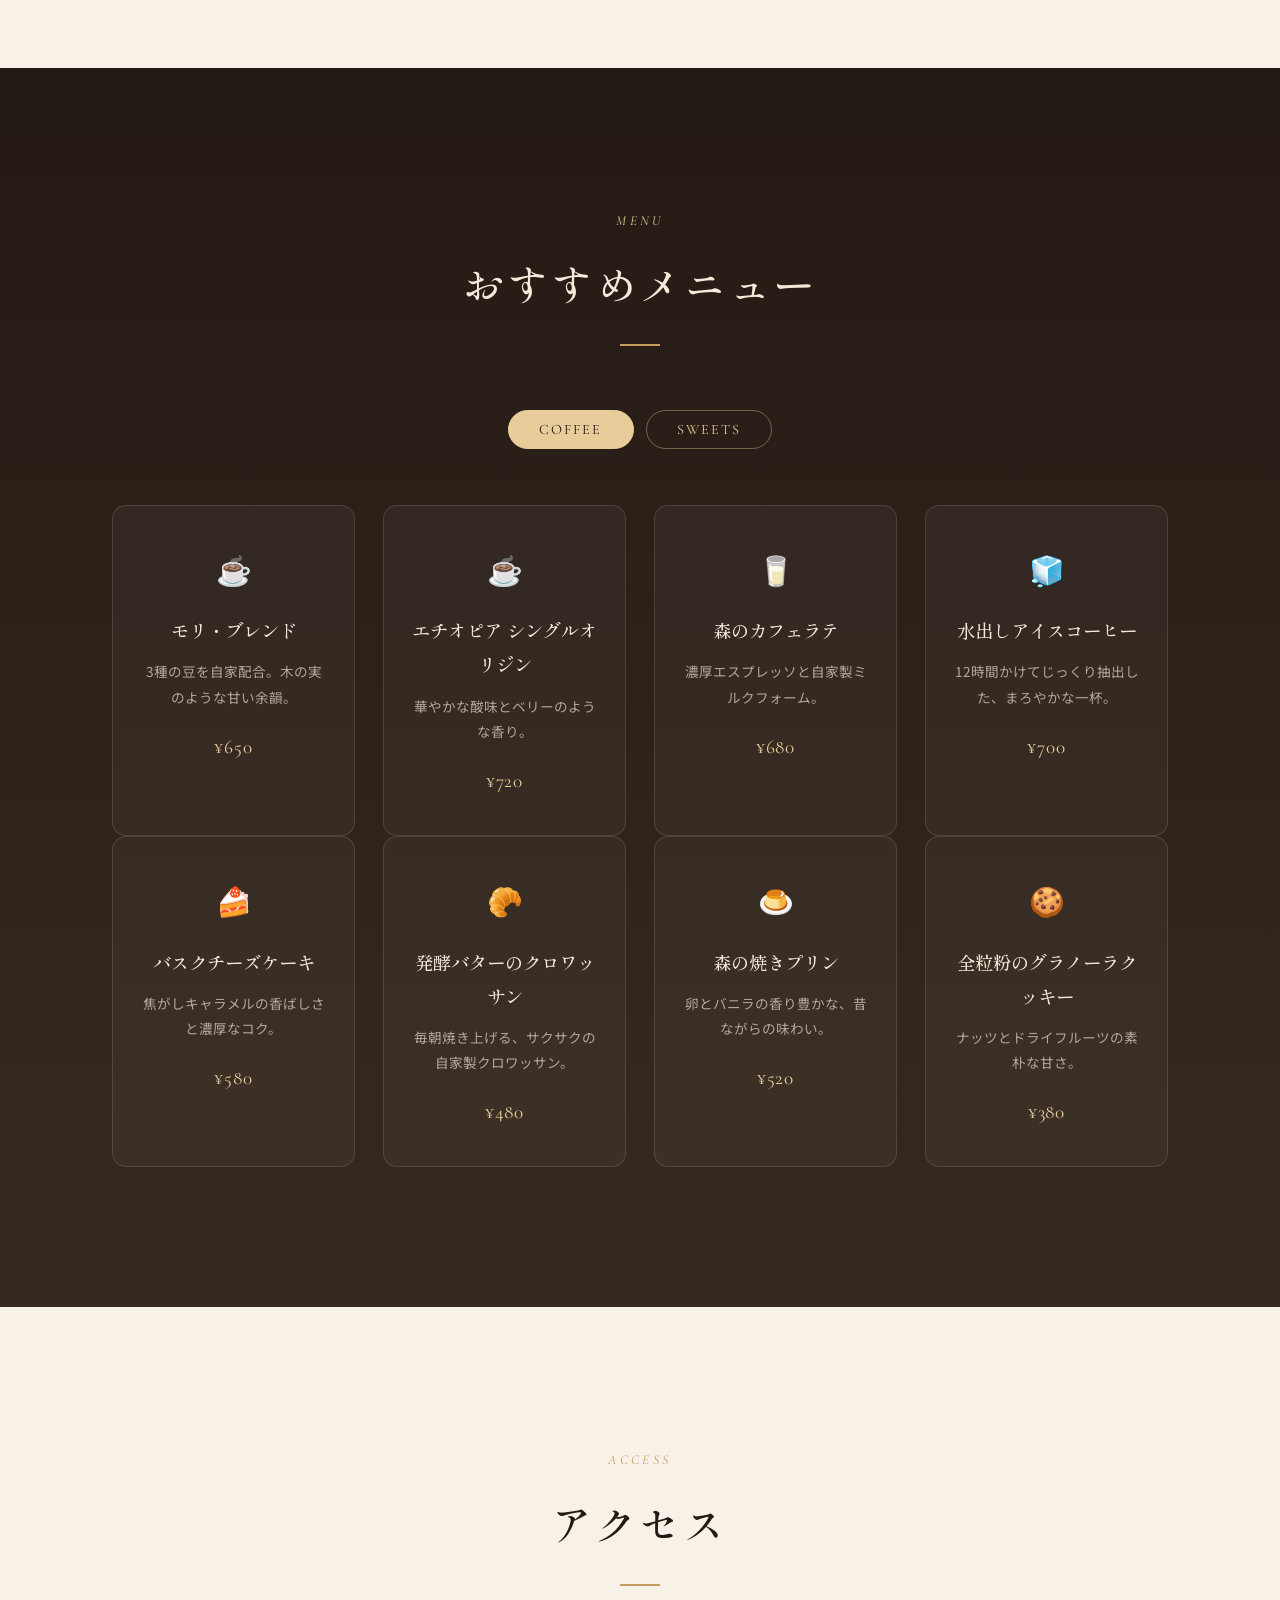
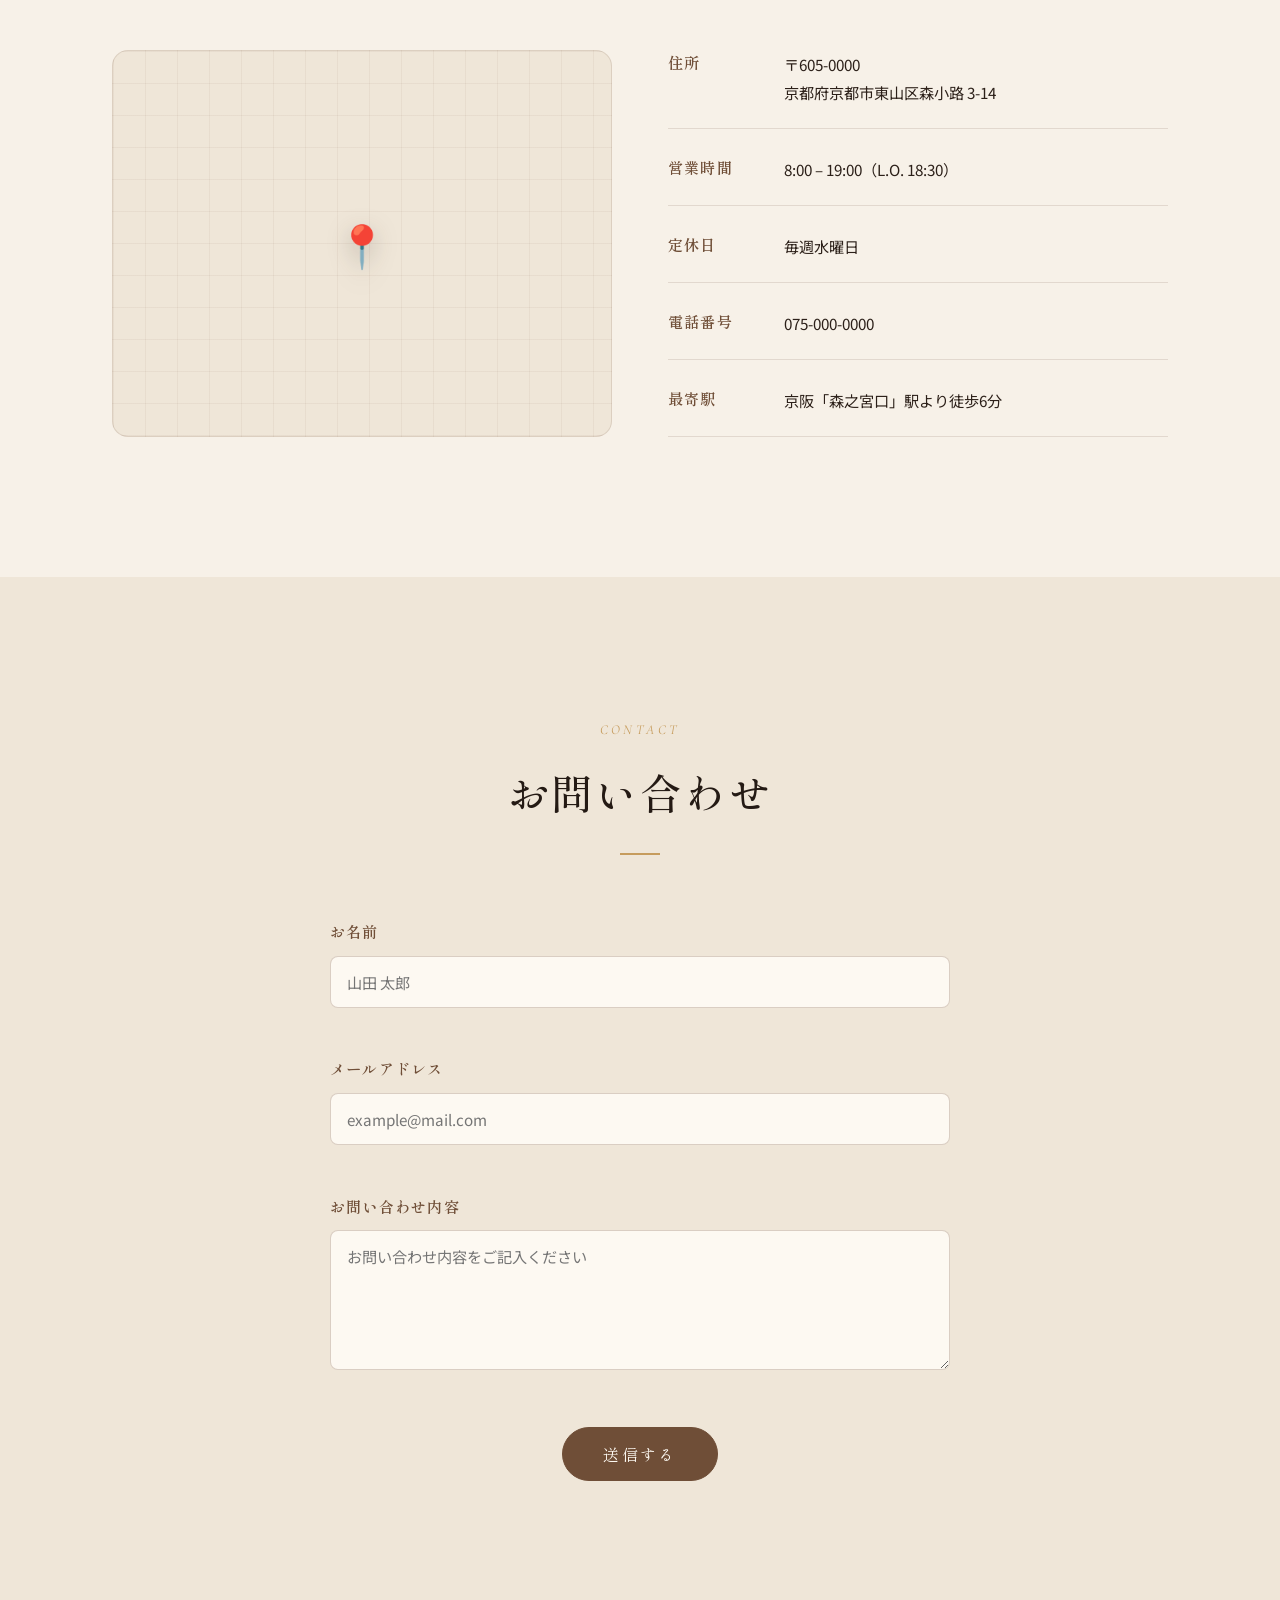
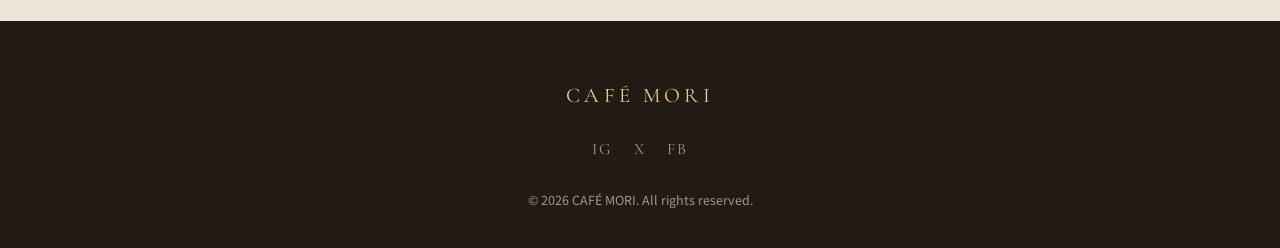
==== commit 077fb13c: "自己紹介ページ（店長紹介）を追加 about/ 以下に店長ひかるの自己紹介ページを新設し、TOPページのナビゲーションから 遷移できるようにする。ヘッダー・ナビはTOPページと共通のスタイルに合わせ、" ====
--- a/index.html
+++ b/index.html
@@ -26,6 +26,7 @@
         <li><a href="#concept" class="nav__link" data-nav>コンセプト</a></li>
         <li><a href="#menu" class="nav__link" data-nav>メニュー</a></li>
         <li><a href="#access" class="nav__link" data-nav>アクセス</a></li>
+        <li><a href="about/index.html" class="nav__link" data-nav>自己紹介</a></li>
         <li><a href="#contact" class="nav__link" data-nav>お問い合わせ</a></li>
       </ul>
     </nav>
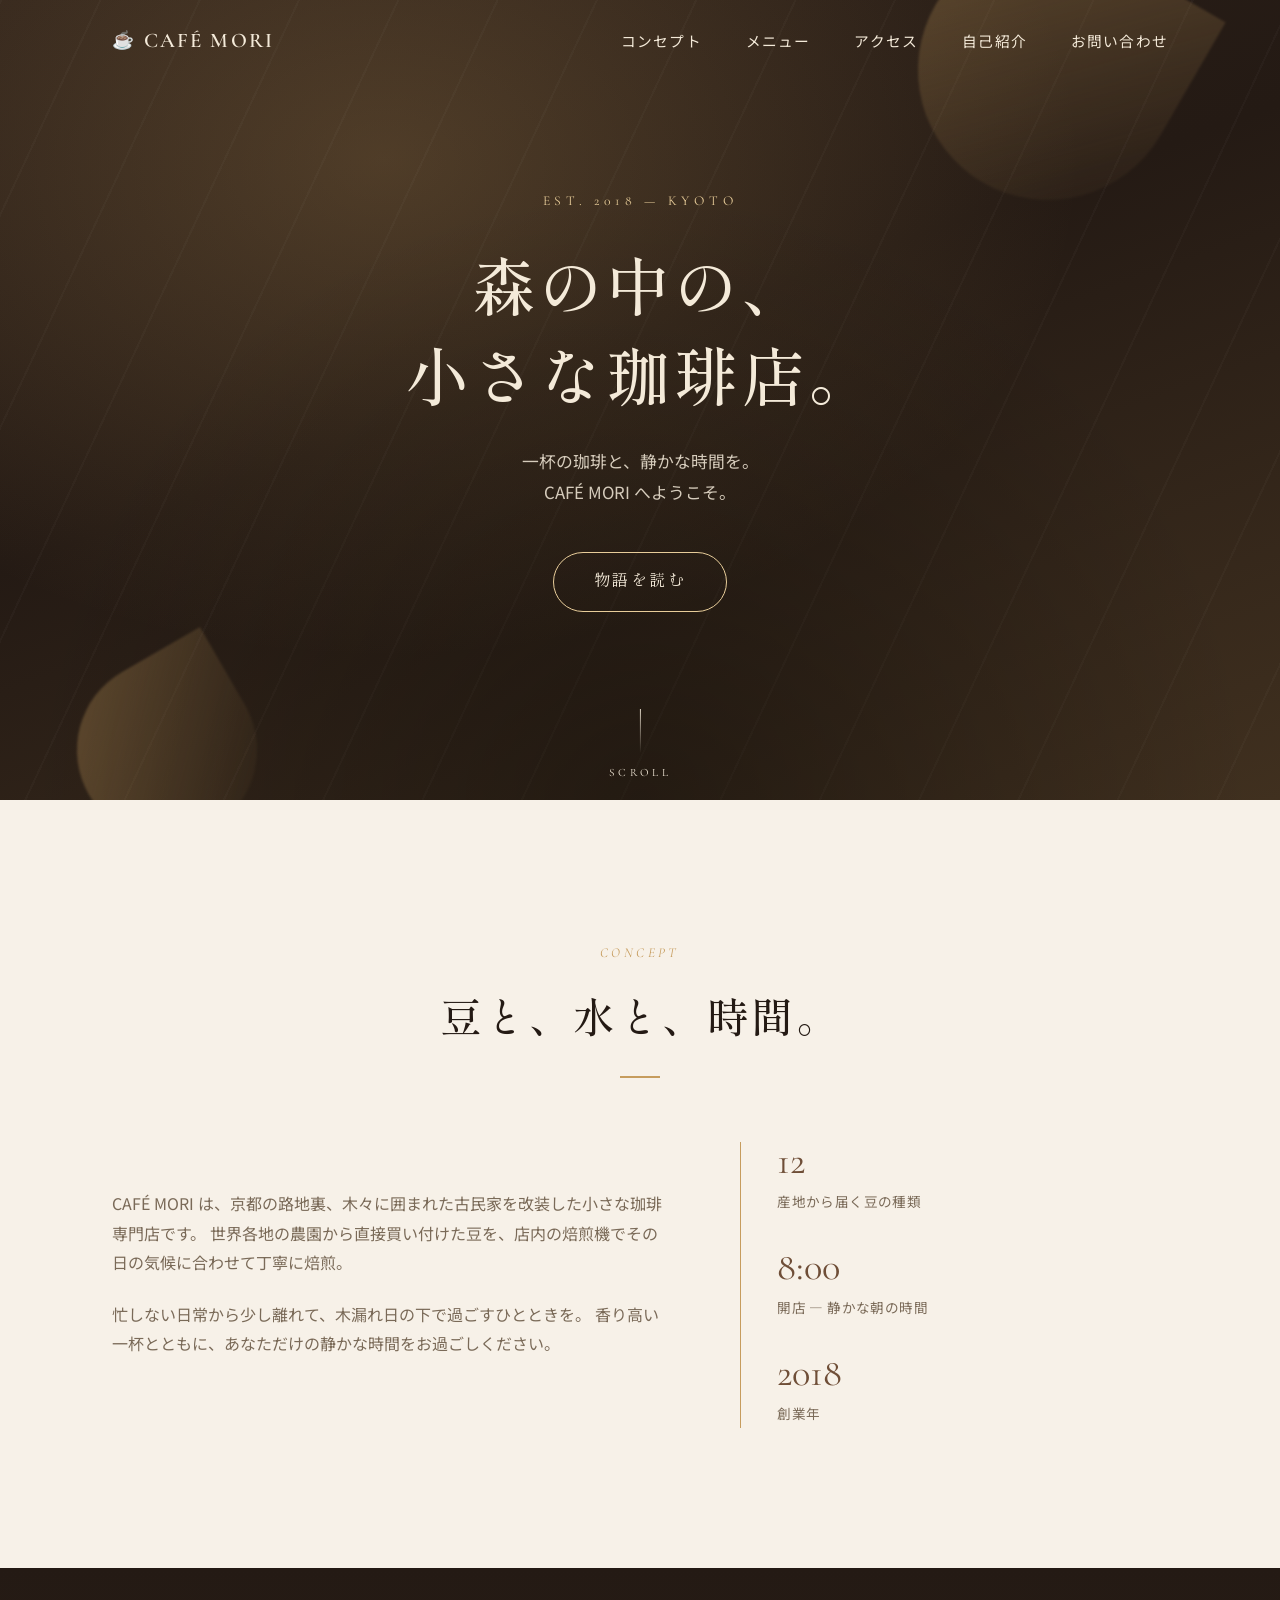
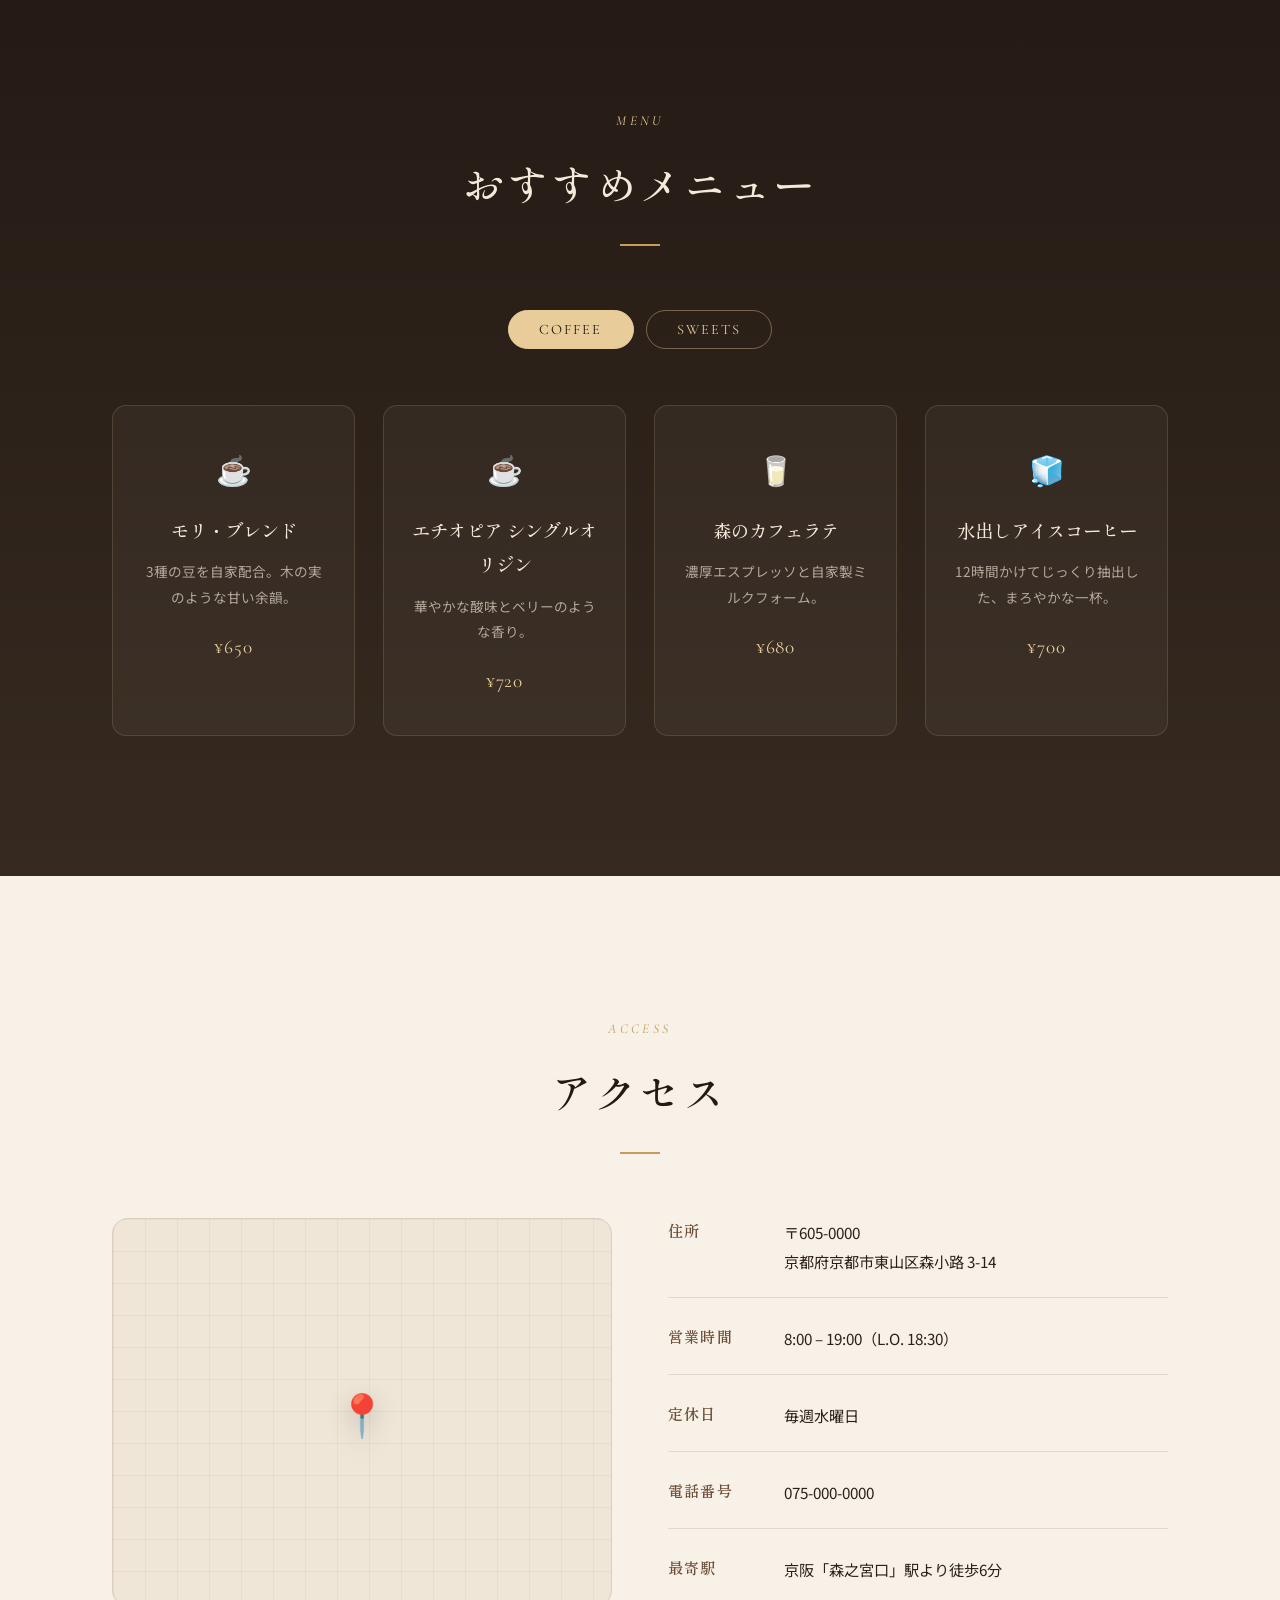
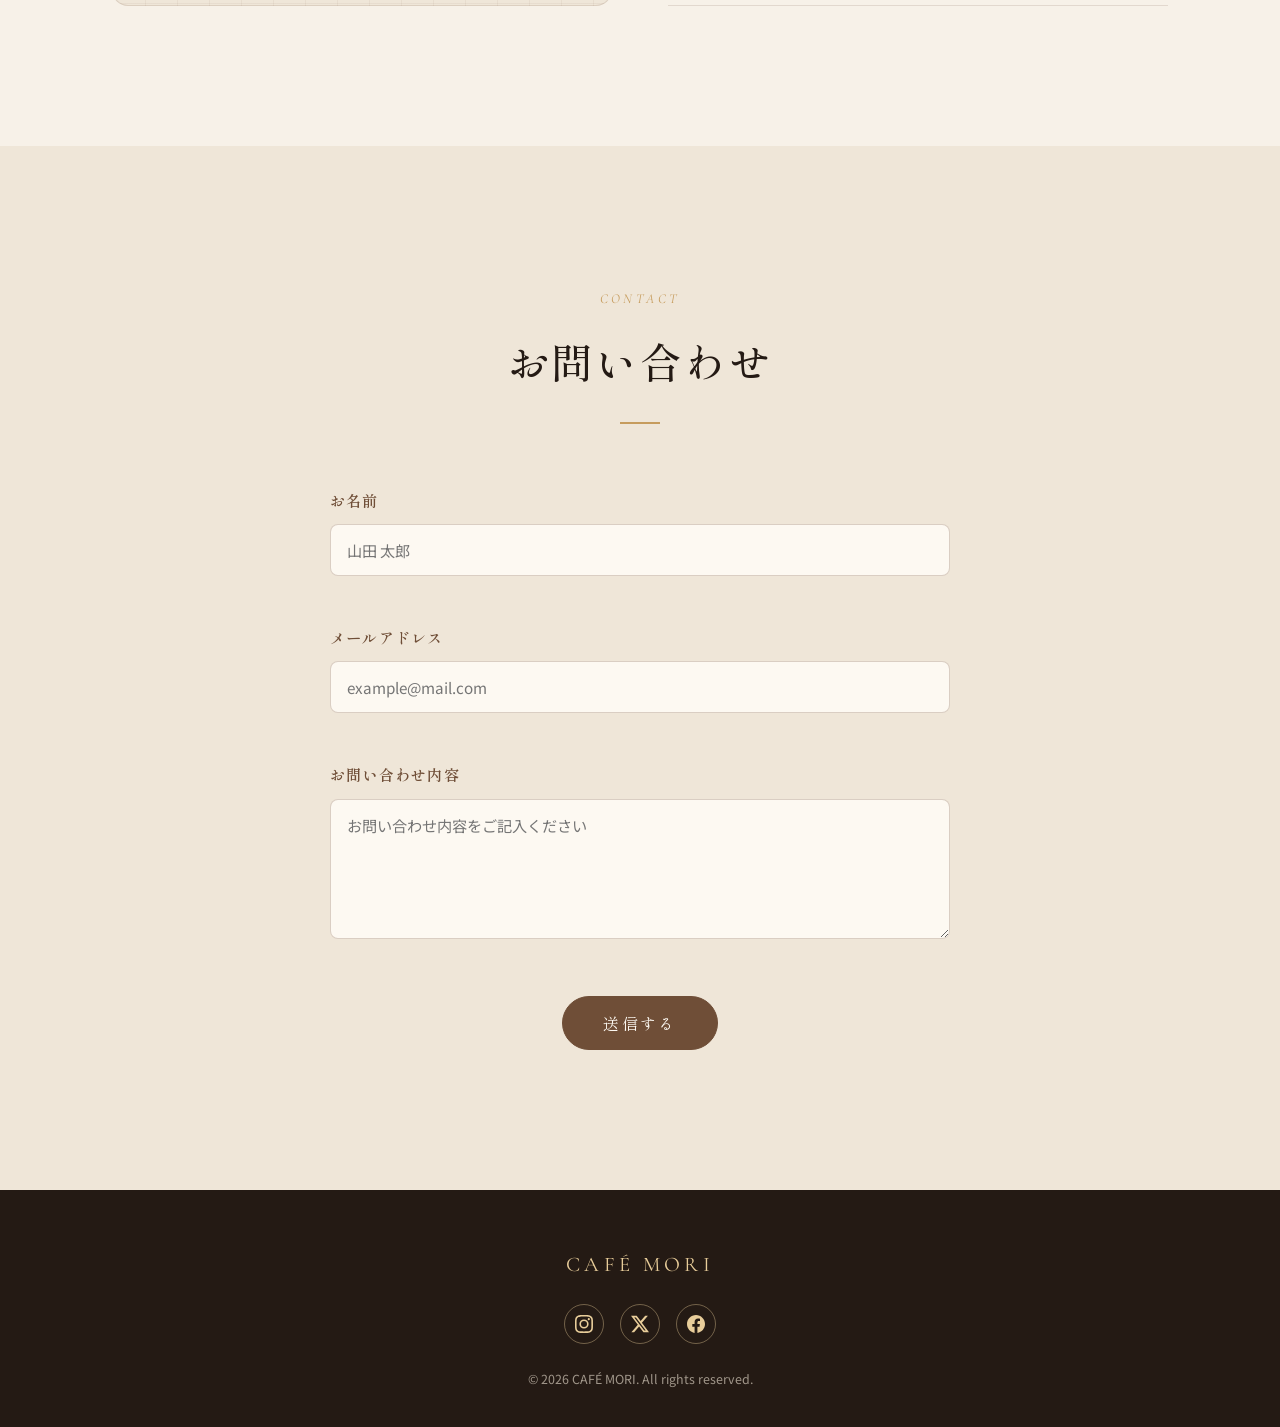
==== commit 36654d7a: "フッターのSNSリンクをアイコン表示に変更 自己紹介ページと同じ丸枠アイコンにし、自己紹介ページのフッターにも同じSNSリンクを追加。  Co-Authored-By: Claude Opus 5.5" ====
--- a/index.html
+++ b/index.html
@@ -238,9 +238,9 @@
   <div class="footer__inner">
     <p class="footer__logo">CAFÉ MORI</p>
     <div class="footer__sns">
-      <a href="#" aria-label="Instagram">IG</a>
-      <a href="#" aria-label="X">X</a>
-      <a href="#" aria-label="Facebook">FB</a>
+      <a href="#" class="footer__sns-link" aria-label="Instagram"><svg viewBox="0 0 24 24" aria-hidden="true"><path d="M12 0C8.74 0 8.333.015 7.053.072 5.775.132 4.905.333 4.14.63c-.789.306-1.459.717-2.126 1.384S.935 3.35.63 4.14C.333 4.905.131 5.775.072 7.053.012 8.333 0 8.74 0 12s.015 3.667.072 4.947c.06 1.277.261 2.148.558 2.913.306.788.717 1.459 1.384 2.126.667.666 1.336 1.079 2.126 1.384.766.296 1.636.499 2.913.558C8.333 23.988 8.74 24 12 24s3.667-.015 4.947-.072c1.277-.06 2.148-.262 2.913-.558.788-.306 1.459-.718 2.126-1.384.666-.667 1.079-1.335 1.384-2.126.296-.765.499-1.636.558-2.913.06-1.28.072-1.687.072-4.947s-.015-3.667-.072-4.947c-.06-1.277-.262-2.149-.558-2.913-.306-.789-.718-1.459-1.384-2.126C21.319 1.347 20.651.935 19.86.63c-.765-.297-1.636-.499-2.913-.558C15.667.012 15.26 0 12 0zm0 2.16c3.203 0 3.585.016 4.85.071 1.17.055 1.805.249 2.227.415.562.217.96.477 1.382.896.419.42.679.819.896 1.381.164.422.36 1.057.413 2.227.057 1.266.07 1.646.07 4.85s-.015 3.585-.074 4.85c-.061 1.17-.256 1.805-.421 2.227a3.81 3.81 0 0 1-.9 1.382 3.744 3.744 0 0 1-1.38.896c-.42.164-1.065.36-2.235.413-1.274.057-1.649.07-4.859.07-3.211 0-3.586-.015-4.859-.074-1.171-.061-1.816-.256-2.236-.421a3.716 3.716 0 0 1-1.379-.9 3.644 3.644 0 0 1-.9-1.38c-.165-.42-.36-1.065-.42-2.235-.045-1.26-.061-1.649-.061-4.844 0-3.196.016-3.586.061-4.861.06-1.17.255-1.814.42-2.234.21-.57.479-.96.9-1.381.419-.419.81-.689 1.379-.898.42-.166 1.051-.361 2.221-.421 1.275-.045 1.65-.06 4.859-.06z"/><path d="M12 5.838a6.162 6.162 0 1 0 0 12.324 6.162 6.162 0 0 0 0-12.324zM12 16a4 4 0 1 1 0-8 4 4 0 0 1 0 8zm7.846-10.405a1.44 1.44 0 1 1-2.88 0 1.44 1.44 0 0 1 2.88 0z"/></svg></a>
+      <a href="#" class="footer__sns-link" aria-label="X"><svg viewBox="0 0 24 24" aria-hidden="true"><path d="M18.901 1.153h3.68l-8.04 9.19L24 22.846h-7.406l-5.8-7.584-6.638 7.584H.474l8.6-9.83L0 1.154h7.594l5.243 6.932ZM17.61 20.644h2.039L6.486 3.24H4.298Z"/></svg></a>
+      <a href="#" class="footer__sns-link" aria-label="Facebook"><svg viewBox="0 0 24 24" aria-hidden="true"><path d="M24 12.073c0-6.627-5.373-12-12-12s-12 5.373-12 12c0 5.99 4.388 10.954 10.125 11.854v-8.385H7.078v-3.47h3.047V9.43c0-3.007 1.792-4.669 4.533-4.669 1.312 0 2.686.235 2.686.235v2.953H15.83c-1.491 0-1.956.925-1.956 1.874v2.25h3.328l-.532 3.47h-2.796v8.385C19.612 23.027 24 18.062 24 12.073z"/></svg></a>
     </div>
     <p class="footer__copy">&copy; 2026 CAFÉ MORI. All rights reserved.</p>
   </div>
--- a/style.css
+++ b/style.css
@@ -136,6 +136,12 @@
   backdrop-filter: blur(10px);
   box-shadow: 0 4px 24px rgba(36, 26, 20, 0.06);
 }
+/* ヒーローがないサブページ用：最初から背景付きのヘッダーにする */
+.header--solid {
+  padding: 14px 0;
+  background: var(--color-bg);
+  box-shadow: 0 4px 24px rgba(36, 26, 20, 0.06);
+}
 
 .logo {
   display: flex;
@@ -148,7 +154,8 @@
   color: var(--color-text-light);
   transition: color var(--transition);
 }
-.header.is-scrolled .logo { color: var(--color-dark); }
+.header.is-scrolled .logo,
+.header--solid .logo { color: var(--color-dark); }
 .logo__mark { font-size: 1.1rem; }
 
 .nav__list {
@@ -163,7 +170,8 @@
   padding-bottom: 4px;
   transition: color var(--transition);
 }
-.header.is-scrolled .nav__link { color: var(--color-text); }
+.header.is-scrolled .nav__link,
+.header--solid .nav__link { color: var(--color-text); }
 .nav__link::after {
   content: "";
   position: absolute;
@@ -190,13 +198,21 @@
   background: var(--color-text-light);
   transition: var(--transition);
 }
-.header.is-scrolled .hamburger span { background: var(--color-dark); }
+.header.is-scrolled .hamburger span,
+.header--solid .hamburger span { background: var(--color-dark); }
+/* メニューを開いたときは暗い背景の上で見えるよう明るい色の「×」にする */
+.header .hamburger.is-open span { background: var(--color-text-light); }
+.hamburger.is-open span:nth-child(1) { transform: translateY(6px) rotate(45deg); }
+.hamburger.is-open span:nth-child(2) { opacity: 0; }
+.hamburger.is-open span:nth-child(3) { transform: translateY(-6px) rotate(-45deg); }
 
 /* ---------- Hero ---------- */
 .hero {
   position: relative;
   height: 100vh;
-  min-height: 560px;
+  /* 低い画面でボタンとスクロール表示が重ならず、大きい画面で間延びしない範囲に収める */
+  min-height: 640px;
+  max-height: 800px;
   display: flex;
   align-items: center;
   justify-content: center;
@@ -265,7 +281,7 @@
 
 .scroll-cue {
   position: absolute;
-  bottom: 40px;
+  bottom: 16px;
   left: 50%;
   transform: translateX(-50%);
   z-index: 2;
@@ -374,6 +390,8 @@
   grid-template-columns: repeat(auto-fit, minmax(230px, 1fr));
   gap: 28px;
 }
+/* display: grid が hidden 属性を打ち消すため、非表示のタブパネルを明示的に隠す */
+.menu__grid[hidden] { display: none; }
 .menu-card {
   background: rgba(253, 249, 242, 0.04);
   border: 1px solid rgba(232, 205, 154, 0.15);
@@ -524,6 +542,114 @@
   border-color: var(--color-dark);
 }
 
+/* ---------- Profile（自己紹介ページ） ---------- */
+.profile {
+  padding: 140px 0 100px;
+}
+.profile__head {
+  display: flex;
+  align-items: center;
+  justify-content: center;
+  gap: 28px;
+  margin-bottom: 40px;
+}
+.profile__photo {
+  width: 120px;
+  height: 120px;
+  border-radius: 50%;
+  background: var(--color-bg-soft);
+  border: 2px solid var(--color-gold-light);
+  display: flex;
+  align-items: center;
+  justify-content: center;
+  font-size: 3rem;
+  flex-shrink: 0;
+}
+.profile__name-en {
+  font-family: var(--font-serif);
+  font-size: 1.3rem;
+  letter-spacing: 0.06em;
+  color: var(--color-brown);
+}
+.profile__name-ja {
+  font-family: var(--font-mincho);
+  font-size: 1.1rem;
+  color: var(--color-text-muted);
+  margin-top: 4px;
+}
+.profile__bio {
+  max-width: 620px;
+  margin: 0 auto;
+  text-align: center;
+}
+
+/* ---------- Skills（自己紹介ページ） ---------- */
+.skills {
+  padding: 100px 0;
+  background: linear-gradient(180deg, var(--color-dark) 0%, var(--color-dark-soft) 100%);
+}
+.skills__list {
+  display: grid;
+  grid-template-columns: repeat(2, 1fr);
+  gap: 24px;
+}
+.skills__card {
+  border: 1px solid var(--color-gold-light);
+  border-radius: 12px;
+  padding: 24px 28px;
+}
+.skills__name {
+  font-family: var(--font-serif);
+  letter-spacing: 0.08em;
+  font-size: 1.05rem;
+  color: var(--color-gold-light);
+  margin-bottom: 10px;
+}
+.skills__desc {
+  font-size: 0.9rem;
+  color: var(--color-text-light);
+  line-height: 1.8;
+}
+
+/* ---------- Links（自己紹介ページ） ---------- */
+.links {
+  padding: 100px 0 120px;
+}
+.links__list {
+  display: flex;
+  justify-content: center;
+  flex-wrap: wrap;
+  gap: 36px;
+}
+.links__item {
+  display: flex;
+  flex-direction: column;
+  align-items: center;
+  gap: 10px;
+  font-family: var(--font-serif);
+  font-size: 0.95rem;
+  letter-spacing: 0.06em;
+  color: var(--color-brown);
+}
+.links__icon {
+  display: flex;
+  align-items: center;
+  justify-content: center;
+  width: 56px;
+  height: 56px;
+  border-radius: 50%;
+  border: 1px solid var(--color-gold-light);
+  transition: var(--transition);
+}
+.links__icon svg {
+  width: 24px;
+  height: 24px;
+  fill: var(--color-brown);
+  transition: fill var(--transition);
+}
+.links__item:hover .links__icon { background: var(--color-gold-light); }
+.links__item:hover .links__icon svg { fill: var(--color-dark); }
+
 /* ---------- Footer ---------- */
 .footer {
   background: var(--color-dark);
@@ -541,13 +667,28 @@
 .footer__sns {
   display: flex;
   justify-content: center;
-  gap: 22px;
+  gap: 16px;
   margin-bottom: 24px;
-  font-family: var(--font-serif);
-  letter-spacing: 0.1em;
-}
-.footer__sns a { transition: color var(--transition); }
-.footer__sns a:hover { color: var(--color-gold-light); }
+}
+/* 自己紹介ページの SNS リンクと同じ丸枠アイコン（暗い背景向けの配色） */
+.footer__sns-link {
+  display: flex;
+  align-items: center;
+  justify-content: center;
+  width: 40px;
+  height: 40px;
+  border-radius: 50%;
+  border: 1px solid rgba(232, 205, 154, 0.4);
+  transition: var(--transition);
+}
+.footer__sns-link svg {
+  width: 18px;
+  height: 18px;
+  fill: var(--color-gold-light);
+  transition: fill var(--transition);
+}
+.footer__sns-link:hover { background: var(--color-gold-light); }
+.footer__sns-link:hover svg { fill: var(--color-dark); }
 .footer__copy { font-size: 0.78rem; }
 
 /* ---------- To top ---------- */
@@ -599,6 +740,8 @@
 
 @media (max-width: 720px) {
   .hamburger { display: flex; }
+  /* backdrop-filter があると固定配置のメニューがヘッダー内に閉じ込められるため外す */
+  .header.is-scrolled { backdrop-filter: none; }
 
   .nav {
     position: fixed;
@@ -618,6 +761,18 @@
     gap: 32px;
   }
   .nav__link { font-size: 1.3rem; color: var(--color-text-light); }
+  /* ヘッダーの状態に関係なく、開いたメニュー内のリンクは明るい色にする */
+  .nav.is-open .nav__link { color: var(--color-text-light); }
 
   .concept, .menu, .access { padding: 100px 0; }
 }
+
+@media (max-width: 600px) {
+  .profile { padding: 110px 0 70px; }
+  .profile__head {
+    flex-direction: column;
+    gap: 16px;
+  }
+  .skills, .links { padding: 70px 0; }
+  .skills__list { grid-template-columns: 1fr; }
+}
